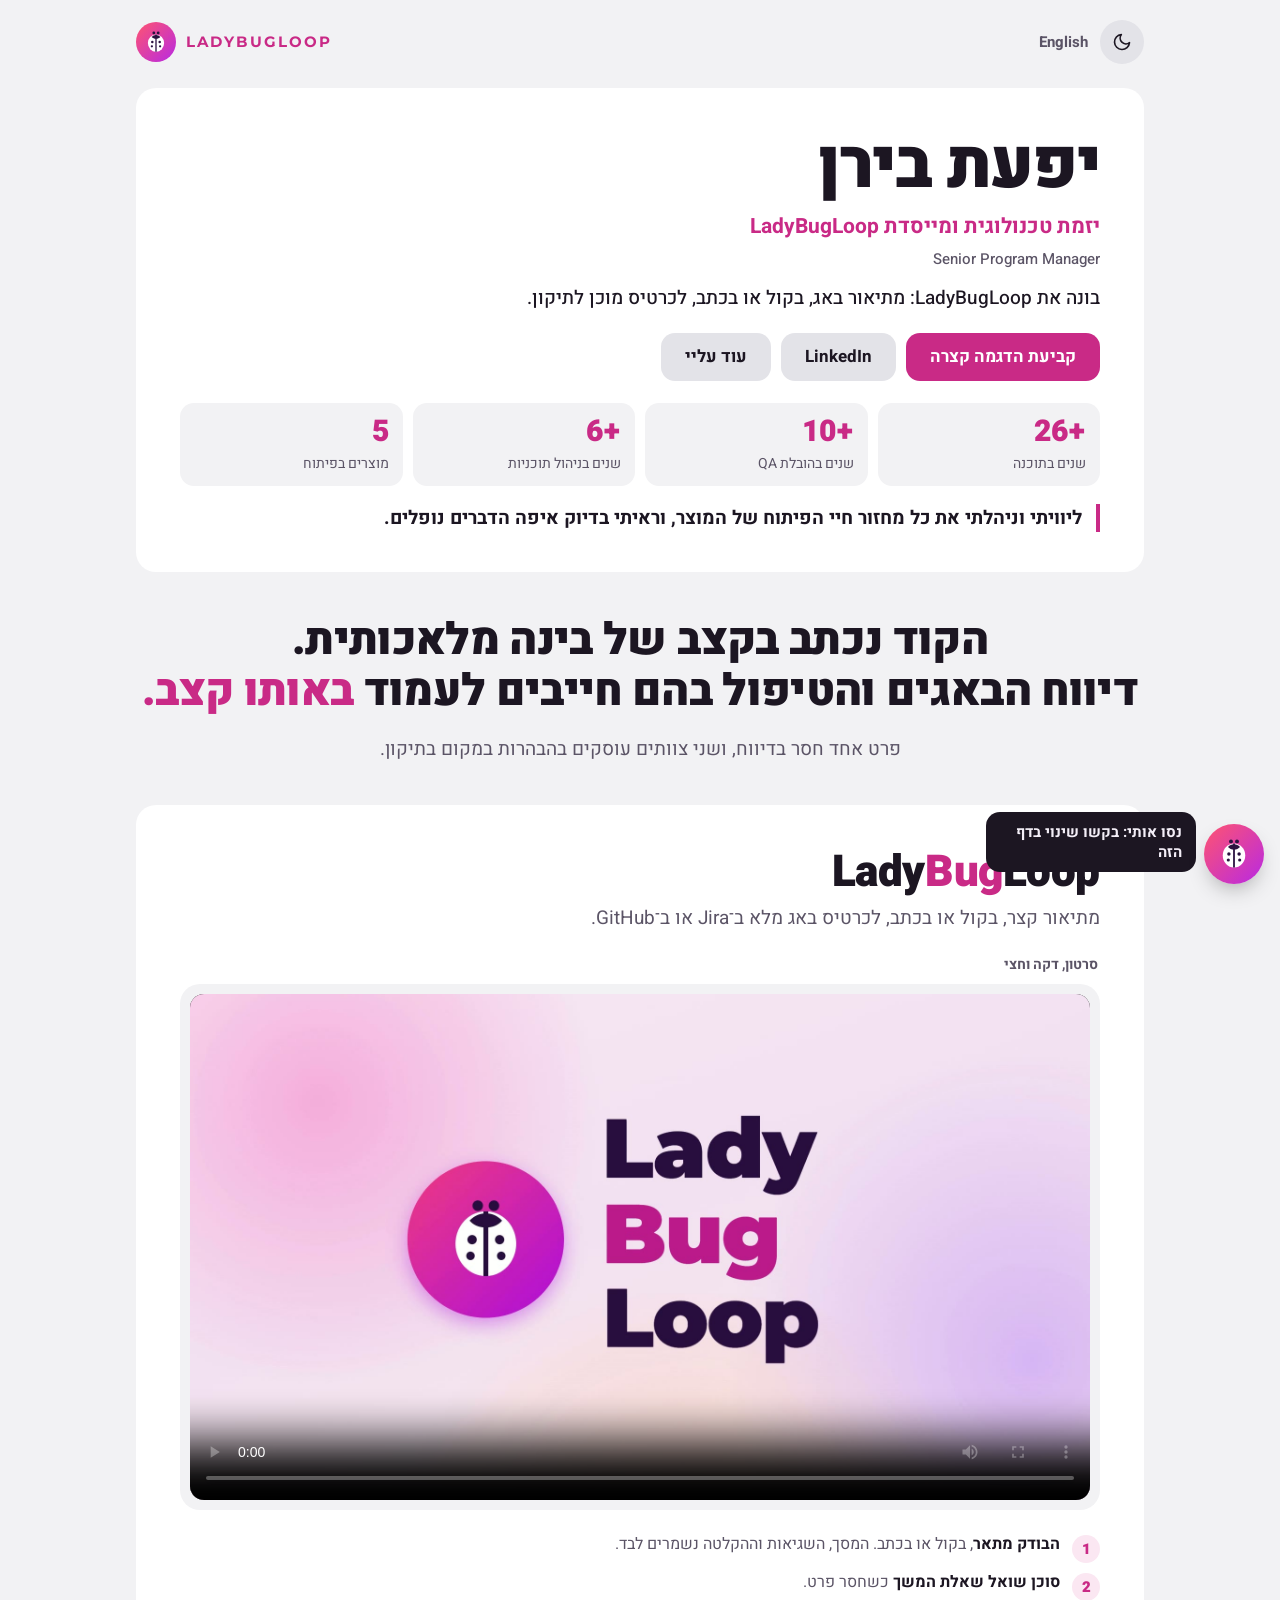
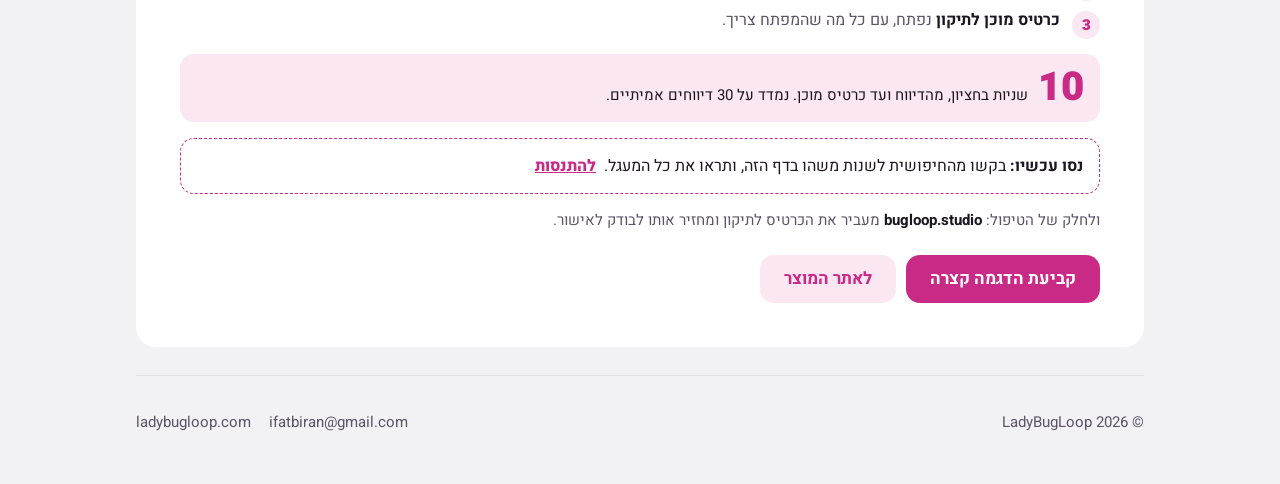
==== landing/index.html @ e04c983b "landing he+en: logo hover = full beetle spin inside the halo, like the film opening (her note) Co-Au" ====
<!doctype html>
<html lang="he" dir="rtl">
<head>
<meta charset="utf-8">
<meta name="viewport" content="width=device-width, initial-scale=1">
<meta name="color-scheme" content="light dark">
<title>LadyBugLoop | יפעת בירן</title>
<meta name="description" content="הקוד נכתב בקצב של בינה מלאכותית. דיווח הבאגים והטיפול בהם חייבים לעמוד באותו קצב. LadyBugLoop הופך תיאור של תקלה, בקול או בכתב, לכרטיס באג מלא ב־Jira או ב־GitHub, תוך פחות מ־30 שניות.">
<meta property="og:title" content="LadyBugLoop | יפעת בירן">
<meta property="og:description" content="מתיאור של תקלה, בקול או בכתב, לכרטיס באג מלא, תוך פחות מ־30 שניות.">
<meta property="og:url" content="https://ifatbiran.github.io/ladybugloop-intro/landing/">
<meta property="og:image" content="https://ifatbiran.github.io/ladybugloop-intro/poster.jpg">
<meta name="twitter:card" content="summary_large_image">
<link rel="preconnect" href="https://fonts.googleapis.com">
<link rel="preconnect" href="https://fonts.gstatic.com" crossorigin>
<link href="https://fonts.googleapis.com/css2?family=Heebo:wght@400;500;700;800;900&family=Montserrat:wght@400;500;600;700;800;900&display=swap" rel="stylesheet">
<script>
/* saved light/dark choice, applied before paint; falls back to the system setting */
(function(){try{var t=localStorage.getItem('lbl-theme');if(t==='light'||t==='dark')document.documentElement.setAttribute('data-theme',t);}catch(e){}})();
</script>
<style>
/* LadyBugLoop design system (bugloop docs/DESIGN-SYSTEM.md): grey paper, flat white cards,
   ONE accent = logo pink, the logo disc is the only gradient, no glow, no emoji. */
:root{
  color-scheme:only light;
  --paper:#f2f2f4; --card:#ffffff; --hair:#e1e1e6; --xbg:#e3e3e8;
  --ink:#1c1622; --ink-2:#5b5466;
  --accent:#c92a86; --accent-ink:#ffffff; --accent-soft:#fbe7f2; --accent-hover:#a91f6f;
  --band:#1c1622; --band-ink:#f3eef7; --band-ink-2:#c9c0d4;
  --grad:linear-gradient(135deg,#ff5470 0%,#b829e3 100%);
  --radius:14px; --radius-lg:20px; --track:.14em;
  --ease:cubic-bezier(.22,.8,.3,1);
}
@media (prefers-color-scheme:dark){
  :root:not([data-theme="light"]){
    color-scheme:dark;
    --paper:#16131c; --card:#221d2b; --hair:#342d40; --xbg:#2e2838;
    --ink:#f3eef7; --ink-2:#b9b0c6;
    --accent:#f0569b; --accent-ink:#140e21; --accent-soft:#3a2033; --accent-hover:#ff74b0;
    --band:#2a2335; --band-ink:#f3eef7; --band-ink-2:#c9c0d4;
  }
}
:root[data-theme="dark"]{
  color-scheme:dark;
  --paper:#16131c; --card:#221d2b; --hair:#342d40; --xbg:#2e2838;
  --ink:#f3eef7; --ink-2:#b9b0c6;
  --accent:#f0569b; --accent-ink:#140e21; --accent-soft:#3a2033; --accent-hover:#ff74b0;
  --band:#2a2335; --band-ink:#f3eef7; --band-ink-2:#c9c0d4;
}
*{box-sizing:border-box;margin:0;padding:0}
html{scroll-behavior:smooth}
body{font-family:Heebo,sans-serif;font-size:17px;line-height:1.65;color:var(--ink);background:var(--paper);overflow-x:hidden;-webkit-font-smoothing:antialiased}
.wrap{max-width:1040px;margin:0 auto;padding:0 16px}
.en{direction:ltr;unicode-bidi:isolate}
a{color:inherit}
a:focus-visible{outline:3px solid var(--accent);outline-offset:3px;border-radius:6px}

/* lockup: always physically left */
.top{display:flex;direction:ltr;align-items:center;padding:20px 0}
.lockup{display:flex;align-items:center;gap:10px;text-decoration:none;min-height:44px}
.disc{width:40px;height:40px;border-radius:50%;background:var(--grad);display:grid;place-items:center;flex:none}
.disc svg{width:26px;height:26px}
/* logo hover (from /me/): a halo ring pulses out of the disc, the beetle spins a full turn (like the film opening) */
.disc{position:relative;transition:box-shadow .35s var(--ease)}
.disc:before{content:"";position:absolute;inset:0;border-radius:50%;border:2px solid var(--accent);opacity:0;pointer-events:none}
.disc svg{transition:transform .5s var(--ease)}
@keyframes lbl-ring{0%{transform:scale(.95);opacity:.6}100%{transform:scale(1.75);opacity:0}}
@keyframes lbl-wiggle{0%{transform:rotate(0) scale(1)}55%{transform:rotate(380deg) scale(1.18)}75%{transform:rotate(350deg) scale(1.12)}100%{transform:rotate(360deg) scale(1.12)}}
.lockup:focus-visible .disc,.lockup:active .disc{box-shadow:0 8px 22px -6px rgba(201,42,134,.75)}
.lockup:focus-visible .disc:before,.lockup:active .disc:before{animation:lbl-ring 1.4s ease-out infinite}
.lockup:focus-visible .disc svg,.lockup:active .disc svg{animation:lbl-wiggle 1.1s var(--ease) both}
@media (hover:hover){
  .lockup:hover .disc{box-shadow:0 8px 22px -6px rgba(201,42,134,.75)}
  .lockup:hover .disc:before{animation:lbl-ring 1.4s ease-out infinite}
  .lockup:hover .disc svg{animation:lbl-wiggle 1.1s var(--ease) both}
}
@media (prefers-reduced-motion:reduce){.lockup .disc:before,.lockup .disc svg{animation:none!important}}
.word{font-family:Montserrat,Heebo,sans-serif;font-weight:700;font-size:15px;letter-spacing:var(--track);color:var(--accent)}

.lang{margin-left:auto;font-size:15px;font-weight:700;color:var(--ink-2);text-decoration:none;min-height:44px;display:inline-flex;align-items:center;padding:0 4px}
@media (hover:hover){.lang:hover{color:var(--accent)}}
.thm{width:44px;height:44px;border:0;border-radius:50%;background:var(--xbg);color:var(--ink);display:grid;place-items:center;cursor:pointer;margin-left:8px;flex:none}
.thm svg{width:20px;height:20px}
.thm .sun{display:none}
:root[data-theme="dark"] .thm .sun{display:block}
:root[data-theme="dark"] .thm .moon{display:none}
@media (prefers-color-scheme:dark){:root:not([data-theme="light"]) .thm .sun{display:block}:root:not([data-theme="light"]) .thm .moon{display:none}}
.thm:focus-visible{outline:3px solid var(--accent);outline-offset:2px}
/* hero: who + the line + the ask, one card */
.hero{background:var(--card);border-radius:var(--radius-lg);padding:30px 22px 26px;margin-top:4px}
.name{font-weight:900;font-size:clamp(40px,9vw,68px);line-height:1;letter-spacing:-.025em}
.role{margin-top:10px;font-weight:700;font-size:clamp(18px,2.6vw,21px);color:var(--accent)}
.role .sub{display:block;text-align:right;font-weight:500;font-size:15px;color:var(--ink-2);margin-top:2px}
.tiles{display:grid;grid-template-columns:repeat(2,1fr);gap:10px;margin:24px 0 28px}
.tile{background:var(--paper);border-radius:var(--radius);padding:14px 14px 12px}
.tile b{display:block;font-weight:900;font-size:30px;line-height:1.05;color:var(--accent);direction:ltr;unicode-bidi:isolate;text-align:right}
.tile>span{display:block;font-size:14px;line-height:1.4;color:var(--ink-2);margin-top:6px}
h1{font-weight:900;font-size:clamp(28px,5.4vw,46px);line-height:1.15;letter-spacing:-.015em;padding-top:24px;border-top:1px solid var(--hair)}
h1 .acc{color:var(--accent)}
.lead{font-size:clamp(17px,2.2vw,19px);color:var(--ink-2);margin-top:14px;max-width:720px}
.cta{display:flex;flex-wrap:wrap;gap:10px;margin-top:24px}
.btn{display:inline-flex;align-items:center;justify-content:center;gap:8px;min-height:48px;padding:10px 24px;border-radius:var(--radius);font-weight:700;font-size:17px;text-decoration:none;transition:background-color .2s var(--ease),transform .2s var(--ease)}
.btn svg{width:16px;height:16px;flex:none}
.btn.pri{background:var(--accent);color:var(--accent-ink)}
.btn.sec{background:var(--accent-soft);color:var(--accent)}
.btn.neu{background:var(--xbg);color:var(--ink)}
@media (hover:hover){.btn.pri:hover{background:var(--accent-hover)}.btn:hover{transform:translateY(-2px)}}
.btn:active{transform:scale(.98)}
@media (min-width:760px){.hero{padding:44px 44px 40px}.tiles{grid-template-columns:repeat(4,1fr)}}

/* film */
.film{margin-top:16px;background:var(--card);border-radius:var(--radius-lg);padding:10px;scroll-margin-top:16px}
.film video{display:block;width:100%;aspect-ratio:16/9;border-radius:var(--radius);background:#000}
.film-cap{font-size:15px;color:var(--ink-2);padding:10px 8px 4px}

/* sections */
section.blk{padding:40px 0 0}
.kicker{font-size:14px;font-weight:800;letter-spacing:.06em;color:var(--accent);margin-bottom:8px}
h2{font-weight:800;font-size:clamp(24px,4.2vw,34px);line-height:1.2;letter-spacing:-.01em}
.card{background:var(--card);border-radius:var(--radius-lg);padding:28px 22px}
@media (min-width:760px){.card{padding:38px 40px}}

/* inside view: her quote */
.quote{font-weight:800;font-size:clamp(21px,3.6vw,28px);line-height:1.35;padding-inline-start:18px;border-inline-start:4px solid var(--accent)}
.facts{display:grid;gap:0;margin-top:22px}
.fact{padding:14px 0;border-top:1px solid var(--hair)}
.fact h3{font-weight:800;font-size:17px}
.fact p{color:var(--ink-2);font-size:16px}
@media (min-width:760px){.facts{grid-template-columns:repeat(3,1fr);gap:0 32px}}

/* problem */
.problem{display:grid;gap:22px}
.problem p{color:var(--ink-2);margin-top:12px;max-width:560px}
.stat{display:flex;flex-direction:column;justify-content:center;gap:4px;background:var(--accent-soft);border-radius:var(--radius);padding:20px}
.stat .num{font-weight:900;font-size:clamp(60px,13vw,88px);line-height:1;color:var(--accent);direction:ltr;unicode-bidi:isolate;text-align:right}
.stat .lbl{font-weight:700}
.stat .src{font-size:14px;color:var(--ink-2)}
@media (min-width:760px){.problem{grid-template-columns:1.6fr 1fr;align-items:center}}

/* steps */
.steps{display:grid;gap:12px;margin-top:22px;counter-reset:s}
.step{position:relative;padding-top:66px}
.step::before{counter-increment:s;content:"0" counter(s);position:absolute;top:22px;right:22px;font-weight:900;font-size:34px;line-height:1;color:transparent;-webkit-text-stroke:1.5px var(--accent)}
.step h3{font-weight:800;font-size:20px;margin-bottom:6px}
.step p{color:var(--ink-2);font-size:16px}
@media (min-width:760px){.steps{grid-template-columns:repeat(3,1fr)}.step::before{right:40px;top:32px}.step{padding-top:82px}}
.loop{display:flex;flex-wrap:wrap;gap:6px 14px;align-items:center;margin-top:12px;padding:18px 22px;border-radius:var(--radius-lg);border:1.5px dashed var(--hair);color:var(--ink-2);font-size:16px}
.loop b{color:var(--ink)}
.tag{font-size:13px;font-weight:700;background:var(--xbg);color:var(--ink-2);padding:3px 10px;border-radius:999px}

/* ask band */
.ask{margin-top:40px;background:var(--band);color:var(--band-ink);border-radius:var(--radius-lg);padding:32px 22px}
.ask h2{color:var(--band-ink)}
.ask ul{list-style:none;margin:16px 0 24px;display:grid;gap:8px}
.ask li{color:var(--band-ink-2);padding-inline-start:22px;position:relative}
.ask li::before{content:"";position:absolute;inset-inline-start:2px;top:.62em;width:9px;height:9px;border-radius:50%;background:var(--accent)}
.ask .btn.ghost{background:transparent;color:var(--band-ink);box-shadow:inset 0 0 0 1.5px var(--band-ink-2)}
@media (min-width:760px){.ask{padding:44px 44px}}

footer{margin-top:28px;padding:24px 0 40px;border-top:1px solid var(--hair);display:flex;flex-wrap:wrap;gap:6px 22px;justify-content:space-between;align-items:center;color:var(--ink-2);font-size:15px}
footer nav{display:flex;flex-wrap:wrap;gap:0 18px}
footer a{text-decoration:none;min-height:44px;display:inline-flex;align-items:center}
@media (hover:hover){footer a:hover{color:var(--accent)}}

/* one load reveal, transform/opacity only */
.rv{opacity:0;transform:translateY(14px);animation:up .6s var(--ease) forwards}
@keyframes up{to{opacity:1;transform:none}}
@media (prefers-reduced-motion:reduce){.rv{animation:none;opacity:1;transform:none}.btn{transition:none}}

/* v3: half me, marketing lines, half product */
.me-q{margin-top:18px;font-weight:700;font-size:clamp(17px,2.3vw,19px);line-height:1.5;padding-inline-start:14px;border-inline-start:4px solid var(--accent)}
.me .cta{margin-top:18px}
.me .tiles{margin:22px 0 0}
.does{margin-top:12px;font-size:clamp(17px,2.2vw,19px);font-weight:500}
.vlen{font-size:14px;font-weight:700;color:var(--ink-2);margin:18px 2px 0}
.lines{padding:44px 4px 40px;text-align:center}
.lines .big{font-weight:900;font-size:clamp(27px,5.2vw,44px);line-height:1.15;letter-spacing:-.015em}
.lines .big .acc{color:var(--accent)}
.lines .pain{margin:16px auto 0;max-width:560px;font-size:clamp(17px,2.3vw,19px);color:var(--ink-2)}
.prod .pname{text-align:right;font-weight:900;font-size:clamp(30px,6vw,44px);letter-spacing:-.01em;line-height:1.1}
.prod .pname .bug{color:var(--accent)}
.prod .tag1{color:var(--ink-2);margin-top:6px;font-size:clamp(17px,2.2vw,19px)}
.prod .film{background:var(--paper);margin-top:18px}
.how{list-style:none;display:grid;gap:10px;margin-top:20px;counter-reset:h}
.how li{display:flex;gap:12px;align-items:baseline;font-size:16px;color:var(--ink-2)}
.how li::before{counter-increment:h;content:counter(h);flex:none;width:28px;height:28px;border-radius:50%;background:var(--accent-soft);color:var(--accent);font-weight:900;font-size:15px;display:grid;place-items:center;transform:translateY(5px)}
.how b{color:var(--ink)}
.kpi{display:flex;align-items:baseline;gap:10px;margin-top:20px;padding:14px 16px;border-radius:var(--radius);background:var(--accent-soft)}
.kpi b{font-weight:900;font-size:40px;line-height:1;color:var(--accent);direction:ltr;unicode-bidi:isolate}
.kpi span{font-size:15px;color:var(--ink)}
.studio{margin-top:14px;font-size:15px;color:var(--ink-2)}
.studio b{color:var(--ink)}
.prod .cta{margin-top:22px}
.try{margin-top:16px;padding:14px 16px;border-radius:var(--radius);border:1.5px dashed var(--accent);font-size:16px}
.try a{color:var(--accent);font-weight:800;margin-inline-start:4px}
@media (min-width:760px){.prod{padding:44px}}
</style>
<link rel="stylesheet" href="demo.css">
</head>
<body>
<div class="wrap">

<header class="top">
  <a class="lockup" href="https://ladybugloop.com/" target="_blank" rel="noopener" aria-label="LadyBugLoop">
    <span class="disc" aria-hidden="true">
      <svg xmlns="http://www.w3.org/2000/svg" viewBox="0 0 24 24" fill="none" aria-hidden="true">
        <ellipse cx="12" cy="13" rx="7.5" ry="8" fill="#ffffff"/>
        <path d="M12 5.5c-1.6 0-3 .7-4 1.8.9 1.1 2.4 1.7 4 1.7s3.1-.6 4-1.7c-1-1.1-2.4-1.8-4-1.8z" fill="#2a1240"/>
        <path d="M12 5v16" stroke="#2a1240" stroke-width="1.2"/>
        <circle cx="8.6" cy="12" r="1.15" fill="#2a1240"/>
        <circle cx="15.4" cy="12" r="1.15" fill="#2a1240"/>
        <circle cx="8.2" cy="16" r="1.05" fill="#2a1240"/>
        <circle cx="15.8" cy="16" r="1.05" fill="#2a1240"/>
        <circle cx="10" cy="3.6" r="1.3" fill="#2a1240"/>
        <circle cx="14" cy="3.6" r="1.3" fill="#2a1240"/>
      </svg>
    </span>
    <span class="word">LADYBUGLOOP</span>
  </a>
  <a class="lang en" href="en/" hreflang="en" lang="en">English</a>
  <button type="button" class="thm" aria-label="מצב בהיר או כהה"><svg class="moon" viewBox="0 0 24 24" fill="none" stroke="currentColor" stroke-width="2" stroke-linecap="round" stroke-linejoin="round" aria-hidden="true"><path d="M21 12.8A9 9 0 1 1 11.2 3a7 7 0 0 0 9.8 9.8z"/></svg><svg class="sun" viewBox="0 0 24 24" fill="none" stroke="currentColor" stroke-width="2" stroke-linecap="round" aria-hidden="true"><circle cx="12" cy="12" r="4.5"/><path d="M12 2v2M12 20v2M2 12h2M20 12h2M4.9 4.9l1.4 1.4M17.7 17.7l1.4 1.4M4.9 19.1l1.4-1.4M17.7 6.3l1.4-1.4"/></svg></button>
</header>

<main>
  <!-- half 1: me -->
  <section class="hero me">
    <div class="name rv">יפעת בירן</div>
    <div class="role rv" style="animation-delay:.06s">יזמת טכנולוגית ומייסדת <span class="en">LadyBugLoop</span><span class="sub en">Senior Program Manager</span></div>
    <p class="does rv" style="animation-delay:.09s">בונה את <span class="en">LadyBugLoop</span>: מתיאור באג, בקול או בכתב, לכרטיס מוכן לתיקון.</p>
    <div class="cta rv" style="animation-delay:.24s">
      <a class="btn pri" href="mailto:ifatbiran@gmail.com?subject=LadyBugLoop%20demo">קביעת הדגמה קצרה</a>
      <a class="btn neu" href="https://www.linkedin.com/in/ifat-biran-5b65063/" target="_blank" rel="noopener"><span class="en">LinkedIn</span></a>
      <a class="btn neu" href="../me/">עוד עליי</a>
    </div>
    <div class="tiles rv" style="animation-delay:.12s">
      <div class="tile"><b>26+</b><span>שנים בתוכנה</span></div>
      <div class="tile"><b>10+</b><span>שנים בהובלת <span class="en">QA</span></span></div>
      <div class="tile"><b>6+</b><span>שנים בניהול תוכניות</span></div>
      <div class="tile"><b>5</b><span>מוצרים בפיתוח</span></div>
    </div>
    <p class="me-q rv" style="animation-delay:.18s">ליוויתי וניהלתי את כל מחזור חיי הפיתוח של המוצר, וראיתי בדיוק איפה הדברים נופלים.</p>
  </section>

  <!-- between: the marketing lines -->
  <section class="lines">
    <p class="big">הקוד נכתב בקצב של בינה מלאכותית.<br>דיווח הבאגים והטיפול בהם חייבים לעמוד <span class="acc">באותו קצב.</span></p>
    <p class="pain">פרט אחד חסר בדיווח, ושני צוותים עוסקים בהבהרות במקום בתיקון.</p>
  </section>

  <!-- half 2: the product -->
  <section class="card prod">
    <div class="pname en">Lady<span class="bug">Bug</span>Loop</div>
    <p class="tag1">מתיאור קצר, בקול או בכתב, לכרטיס באג מלא ב־<span class="en">Jira</span> או ב־<span class="en">GitHub</span>.</p>
    <p class="vlen">סרטון, דקה וחצי</p>
    <div class="film" id="film" style="margin-top:8px">
      <video controls preload="metadata" playsinline poster="../poster-start.jpg">
        <source src="../film.mp4" type="video/mp4">
      </video>
    </div>
    <ol class="how">
      <li><span><b>הבודק מתאר</b>, בקול או בכתב. המסך, השגיאות וההקלטה נשמרים לבד.</span></li>
      <li><span><b>סוכן שואל שאלת המשך</b> כשחסר פרט.</span></li>
      <li><span><b>כרטיס מוכן לתיקון</b> נפתח, עם כל מה שהמפתח צריך.</span></li>
    </ol>
    <div class="kpi"><b>10</b><span>שניות בחציון, מהדיווח ועד כרטיס מוכן. נמדד על 30 דיווחים אמיתיים.</span></div>
    <p class="try"><b>נסו עכשיו:</b> בקשו מהחיפושית לשנות משהו בדף הזה, ותראו את כל המעגל. <a href="#" data-demo-open>להתנסות</a></p>
    <p class="studio">ולחלק של הטיפול: <b class="en">bugloop.studio</b> מעביר את הכרטיס לתיקון ומחזיר אותו לבודק לאישור.</p>
    <div class="cta">
      <a class="btn pri" href="mailto:ifatbiran@gmail.com?subject=LadyBugLoop%20demo">קביעת הדגמה קצרה</a>
      <a class="btn sec" href="https://ladybugloop.com/" target="_blank" rel="noopener">לאתר המוצר</a>
    </div>
  </section>
</main>

<footer>
  <span>© 2026 <span class="en">LadyBugLoop</span></span>
  <nav>
    <a class="en" href="mailto:ifatbiran@gmail.com">ifatbiran@gmail.com</a>
    <a class="en" href="https://ladybugloop.com/" target="_blank" rel="noopener">ladybugloop.com</a>

  </nav>
</footer>

</div>
<script src="demo.js" defer></script>
<script>
(function(){var b=document.querySelector('.thm');if(!b)return;var r=document.documentElement;
function cur(){var t=r.getAttribute('data-theme');if(t)return t;return (window.matchMedia&&matchMedia('(prefers-color-scheme: dark)').matches)?'dark':'light';}
b.setAttribute('aria-pressed',cur()==='dark'?'true':'false');
b.addEventListener('click',function(){var n=cur()==='dark'?'light':'dark';r.setAttribute('data-theme',n);b.setAttribute('aria-pressed',n==='dark'?'true':'false');try{localStorage.setItem('lbl-theme',n);}catch(e){}});})();
</script>
</body>
</html>
---- landing/demo.css ----
/* Live demo: the visitor asks the ladybug for a change, the page changes. LadyBugLoop design system:
   one accent, logo disc is the only gradient, no glow, motion = transform/opacity only. */
.dm-fab{position:fixed;right:16px;bottom:16px;z-index:50;width:60px;height:60px;border:0;border-radius:50%;padding:0;cursor:pointer;
  background:linear-gradient(135deg,#ff5470 0%,#b829e3 100%);display:grid;place-items:center;
  box-shadow:0 10px 24px -10px rgba(0,0,0,.45);transition:transform .25s var(--ease)}
.dm-fab svg{width:36px;height:36px}
.dm-fab:focus-visible{outline:3px solid var(--accent);outline-offset:3px}
@media (hover:hover){.dm-fab:hover{transform:scale(1.06)}}
.dm-fab[aria-expanded="true"] .dm-pulse{display:none}
.dm-fab .dm-pulse{position:absolute;inset:-6px;border-radius:50%;border:2px solid var(--accent);opacity:0;animation:dmPulse 2.4s var(--ease) 1.2s 3}
@keyframes dmPulse{0%{opacity:.7;transform:scale(.9)}100%{opacity:0;transform:scale(1.25)}}

.dm-hint{position:fixed;right:84px;bottom:28px;z-index:50;max-width:210px;background:var(--band);color:var(--band-ink);font-size:15px;font-weight:700;line-height:1.35;
  padding:10px 14px;border-radius:14px;opacity:0;transform:translateX(8px);transition:opacity .35s var(--ease),transform .35s var(--ease);pointer-events:none}
.dm-hint.dm-on{opacity:1;transform:none}

.dm-sheet{position:fixed;left:16px;right:16px;bottom:88px;z-index:60;max-width:420px;margin-left:auto;max-height:max(280px,calc(100vh - 290px));max-height:max(280px,calc(100dvh - 290px));overflow:auto;
  background:var(--card);color:var(--ink);border-radius:20px;padding:16px 18px 18px;box-shadow:0 24px 60px -20px rgba(0,0,0,.5);
  transform-origin:right bottom;opacity:0;transform:scale(.4);transition:transform .35s var(--ease),opacity .25s var(--ease)}
.dm-sheet.dm-open{transform:none;opacity:1}
@media (min-width:760px){.dm-sheet{left:auto;right:16px;bottom:88px;width:400px;max-height:min(70vh,600px)}}
.dm-head{display:flex;align-items:center;gap:10px}
.dm-head .disc{width:30px;height:30px}
.dm-head .disc svg{width:20px;height:20px}
.dm-ttl{font-weight:800;font-size:16px;flex:1}
.dm-tag{font-size:12px;font-weight:700;background:var(--xbg);color:var(--ink-2);padding:2px 8px;border-radius:999px}
.dm-x{width:36px;height:36px;border:0;border-radius:50%;background:var(--xbg);color:var(--ink);font-size:20px;line-height:1;cursor:pointer}
.dm-steps{display:grid;grid-template-columns:repeat(4,1fr);gap:6px;margin:14px 0 12px;list-style:none;padding:0}
.dm-steps li{font-size:12.5px;font-weight:700;color:var(--ink-2);text-align:center;padding-top:8px;border-top:3px solid var(--hair);transition:color .3s,border-color .3s}
.dm-steps li.dm-now{color:var(--accent);border-color:var(--accent)}
.dm-steps li.dm-done{color:var(--ink);border-color:var(--ink-2)}
.dm-body h4{font-weight:800;font-size:18px;margin-bottom:8px}
.dm-body p{font-size:15px;color:var(--ink-2)}
.dm-top1{display:flex;align-items:center;justify-content:space-between;gap:8px;margin-bottom:6px}
.dm-top1 h4{margin:0}
.dm-modes{display:flex;gap:6px}
.dm-mode{font-size:13px;font-weight:700;padding:4px 12px;border-radius:999px;background:var(--xbg);color:var(--ink-2)}
.dm-mode.dm-sel{background:var(--accent-soft);color:var(--accent)}
.dm-note{min-height:52px;background:var(--paper);border-radius:12px;padding:10px 12px;font-size:15px;color:var(--ink)}
.dm-note .dm-caret{display:inline-block;width:2px;height:1em;background:var(--accent);vertical-align:-2px;animation:dmBlink 1s steps(1) infinite}
@keyframes dmBlink{50%{opacity:0}}
.dm-sw{display:flex;flex-wrap:wrap;gap:6px;margin:8px 0 10px}
.dm-sw button{display:inline-flex;align-items:center;gap:6px;min-height:40px;padding:4px 10px 4px 8px;border:2px solid var(--hair);border-radius:999px;background:var(--card);color:var(--ink);font:inherit;font-size:13.5px;font-weight:700;cursor:pointer}
.dm-sw button i{width:16px;height:16px;border-radius:50%;flex:none}
.dm-sw button[aria-pressed="true"]{border-color:var(--ink)}
.dm-att{display:flex;flex-wrap:wrap;gap:6px;margin-top:10px;opacity:0;transition:opacity .4s}
.dm-att.dm-on{opacity:1}
.dm-att span{font-size:12.5px;font-weight:700;background:var(--accent-soft);color:var(--accent);padding:3px 10px;border-radius:999px}
.dm-row{display:flex;flex-wrap:wrap;gap:8px;margin-top:14px}
.dm-row .btn{min-height:44px;padding:8px 20px;font-size:16px;border:0;cursor:pointer;font-family:inherit}
.dm-row .btn[disabled]{opacity:.45;cursor:default}
.dm-ticket{border:1.5px solid var(--hair);border-radius:14px;padding:12px 14px}
.dm-ticket b{display:block;font-size:15px;margin-bottom:6px}
.dm-ticket .dm-lab{display:inline-block;font-size:12px;font-weight:700;background:var(--accent-soft);color:var(--accent);padding:1px 8px;border-radius:999px;margin-inline-end:4px}
.dm-ticket ul{margin:8px 0 0;padding-inline-start:18px;font-size:13.5px;color:var(--ink-2)}
.dm-ticket code{display:block;margin-top:8px;font-size:12px;background:var(--paper);border-radius:8px;padding:6px 8px;direction:ltr;text-align:left;color:var(--ink-2);overflow-wrap:anywhere}
.dm-timer{margin-top:10px;font-weight:800;font-size:15px}
.dm-timer span{color:var(--accent);direction:ltr;unicode-bidi:isolate}
.dm-check{list-style:none;padding:0;display:grid;gap:8px;margin-top:4px}
.dm-check li{display:flex;align-items:center;gap:10px;font-size:15px;color:var(--ink-2);opacity:.4;transition:opacity .3s}
.dm-check li::before{content:"";width:18px;height:18px;border-radius:50%;border:2px solid var(--hair);flex:none;transition:background-color .3s,border-color .3s}
.dm-check li.dm-ok{opacity:1;color:var(--ink)}
.dm-check li.dm-ok::before{background:var(--accent);border-color:var(--accent)}
.dm-body .dm-skip{display:inline-block;margin:2px 0 10px;font-size:13px;font-weight:800;color:var(--accent);background:var(--accent-soft);padding:3px 10px;border-radius:999px}
.dm-real{margin-top:10px;font-size:13px;color:var(--ink-2)}
.dm-fin{font-weight:800;font-size:17px;color:var(--ink)}

/* the clean ellipse around the target, drawn on */
.dm-ring{position:absolute;top:0;left:0;width:0;height:0;overflow:visible;visibility:hidden;z-index:40;pointer-events:none;transition:opacity .4s var(--ease)}
.dm-ring.dm-vis{visibility:visible}
.dm-ring.dm-fade{opacity:0}
.dm-ring svg{width:100%;height:100%;overflow:visible}
.dm-ring path{fill:none;stroke:var(--accent);stroke-width:3;stroke-linecap:round;vector-effect:non-scaling-stroke;stroke-dasharray:1;stroke-dashoffset:1;transition:stroke-dashoffset .9s var(--ease)}
.dm-ring.dm-on path{stroke-dashoffset:0}

/* the change itself */
html.dm-c .btn.pri{background:var(--dm-c)!important;color:#fff!important}
.btn.pri{transition:background-color .6s var(--ease),transform .2s var(--ease)}
.dm-flash{animation:dmFlash .7s var(--ease)}
@keyframes dmFlash{40%{transform:scale(1.08)}}

@media (prefers-reduced-motion:reduce){
  .dm-fab,.dm-hint,.dm-sheet,.dm-steps li,.dm-att,.dm-check li,.btn.pri{transition:none}
  .dm-fab .dm-pulse,.dm-note .dm-caret,.dm-flash{animation:none}
  .dm-ring path{transition:none}
}
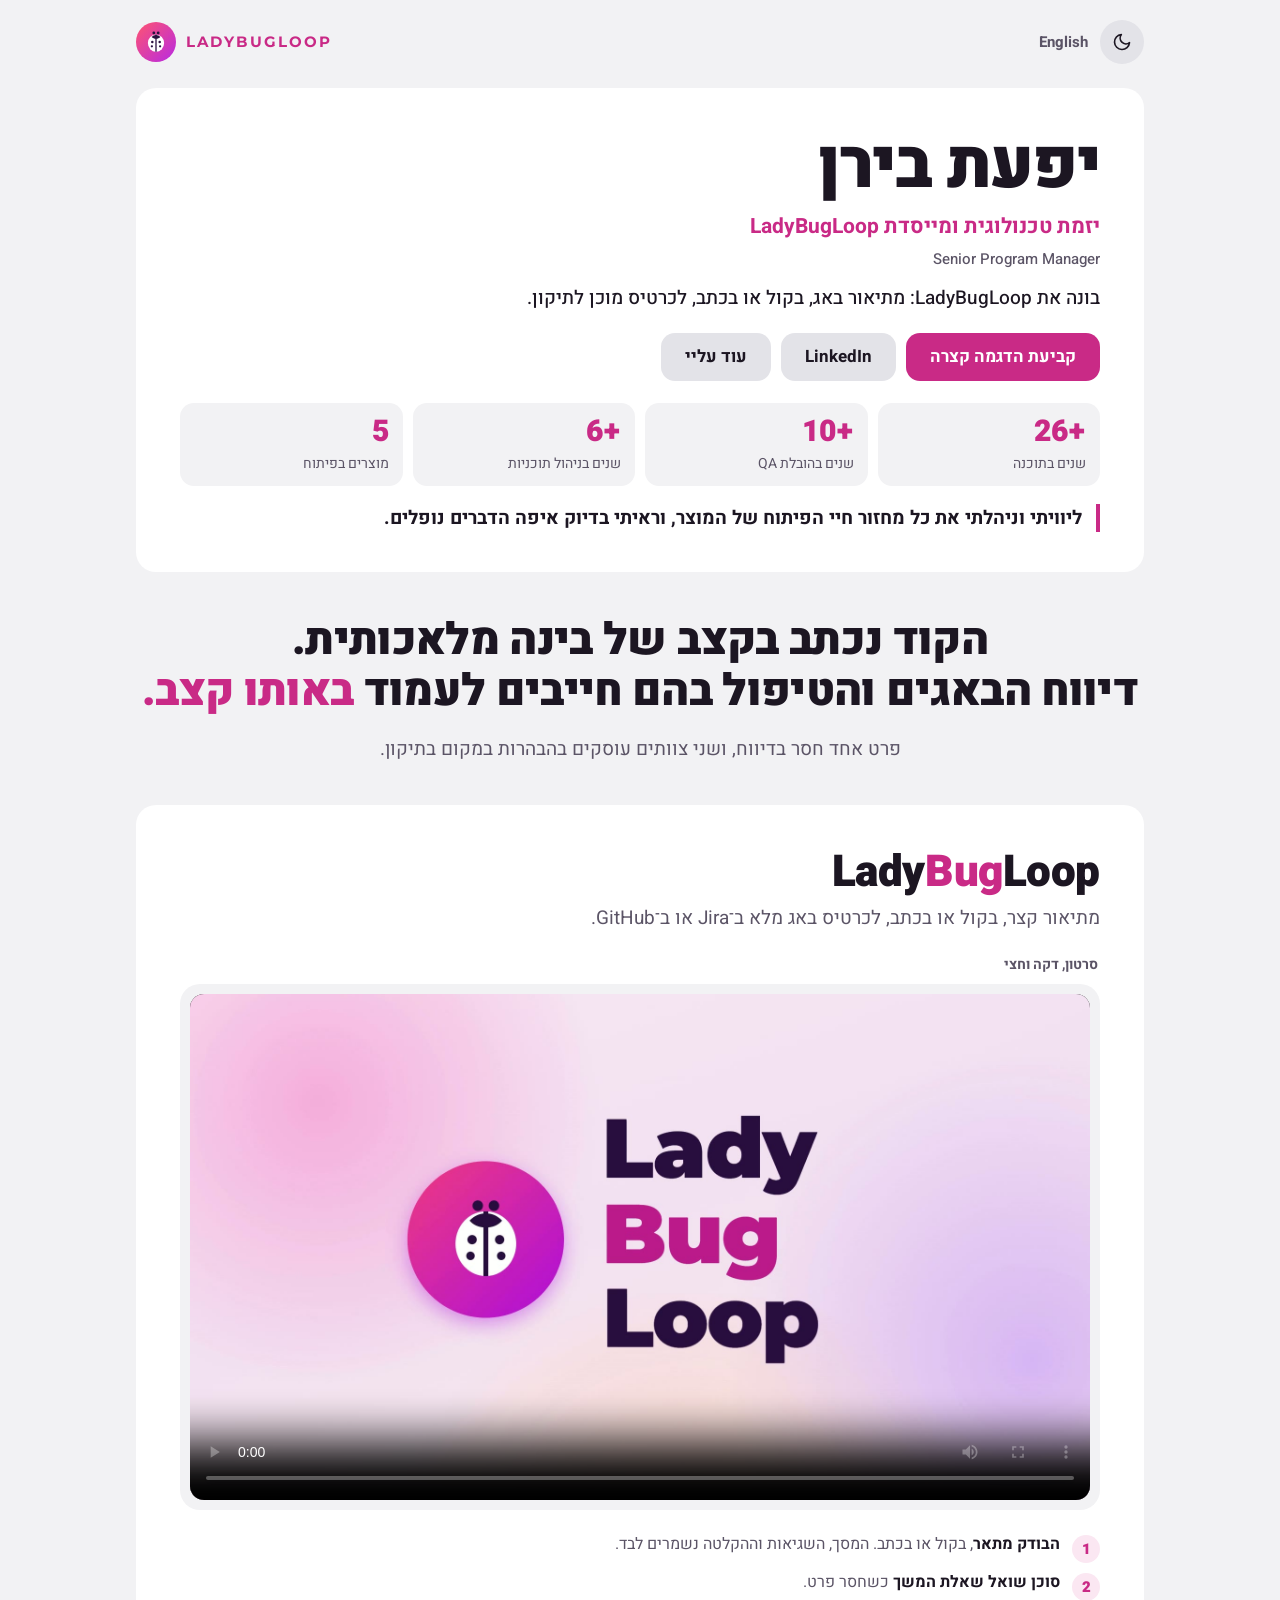
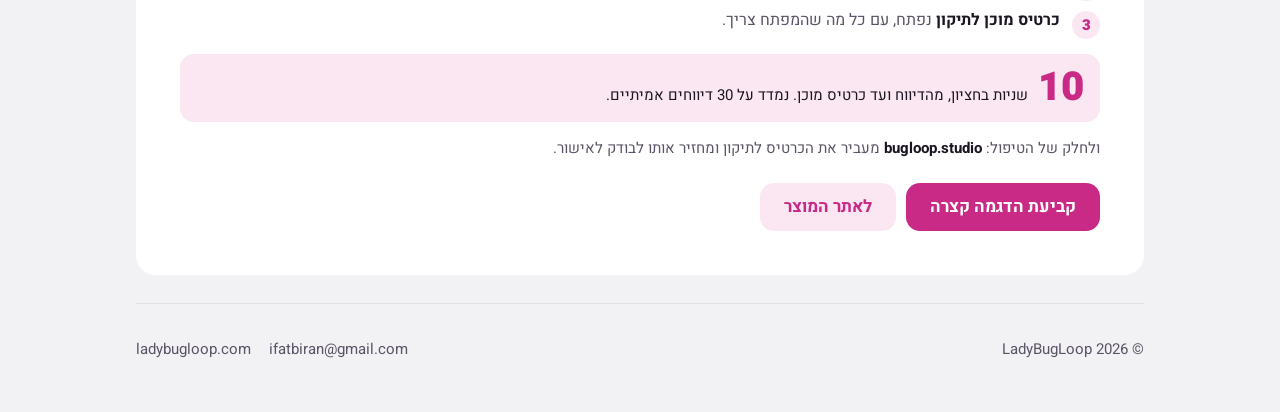
==== commit aa945062: "landing he+en: remove the old interactive demo until the real-windows demo is ready (owner: it does " ====
--- a/landing/index.html
+++ b/landing/index.html
@@ -195,7 +195,6 @@
 .try a{color:var(--accent);font-weight:800;margin-inline-start:4px}
 @media (min-width:760px){.prod{padding:44px}}
 </style>
-<link rel="stylesheet" href="demo.css">
 </head>
 <body>
 <div class="wrap">
@@ -263,7 +262,6 @@
       <li><span><b>כרטיס מוכן לתיקון</b> נפתח, עם כל מה שהמפתח צריך.</span></li>
     </ol>
     <div class="kpi"><b>10</b><span>שניות בחציון, מהדיווח ועד כרטיס מוכן. נמדד על 30 דיווחים אמיתיים.</span></div>
-    <p class="try"><b>נסו עכשיו:</b> בקשו מהחיפושית לשנות משהו בדף הזה, ותראו את כל המעגל. <a href="#" data-demo-open>להתנסות</a></p>
     <p class="studio">ולחלק של הטיפול: <b class="en">bugloop.studio</b> מעביר את הכרטיס לתיקון ומחזיר אותו לבודק לאישור.</p>
     <div class="cta">
       <a class="btn pri" href="mailto:ifatbiran@gmail.com?subject=LadyBugLoop%20demo">קביעת הדגמה קצרה</a>
@@ -282,7 +280,6 @@
 </footer>
 
 </div>
-<script src="demo.js" defer></script>
 <script>
 (function(){var b=document.querySelector('.thm');if(!b)return;var r=document.documentElement;
 function cur(){var t=r.getAttribute('data-theme');if(t)return t;return (window.matchMedia&&matchMedia('(prefers-color-scheme: dark)').matches)?'dark':'light';}
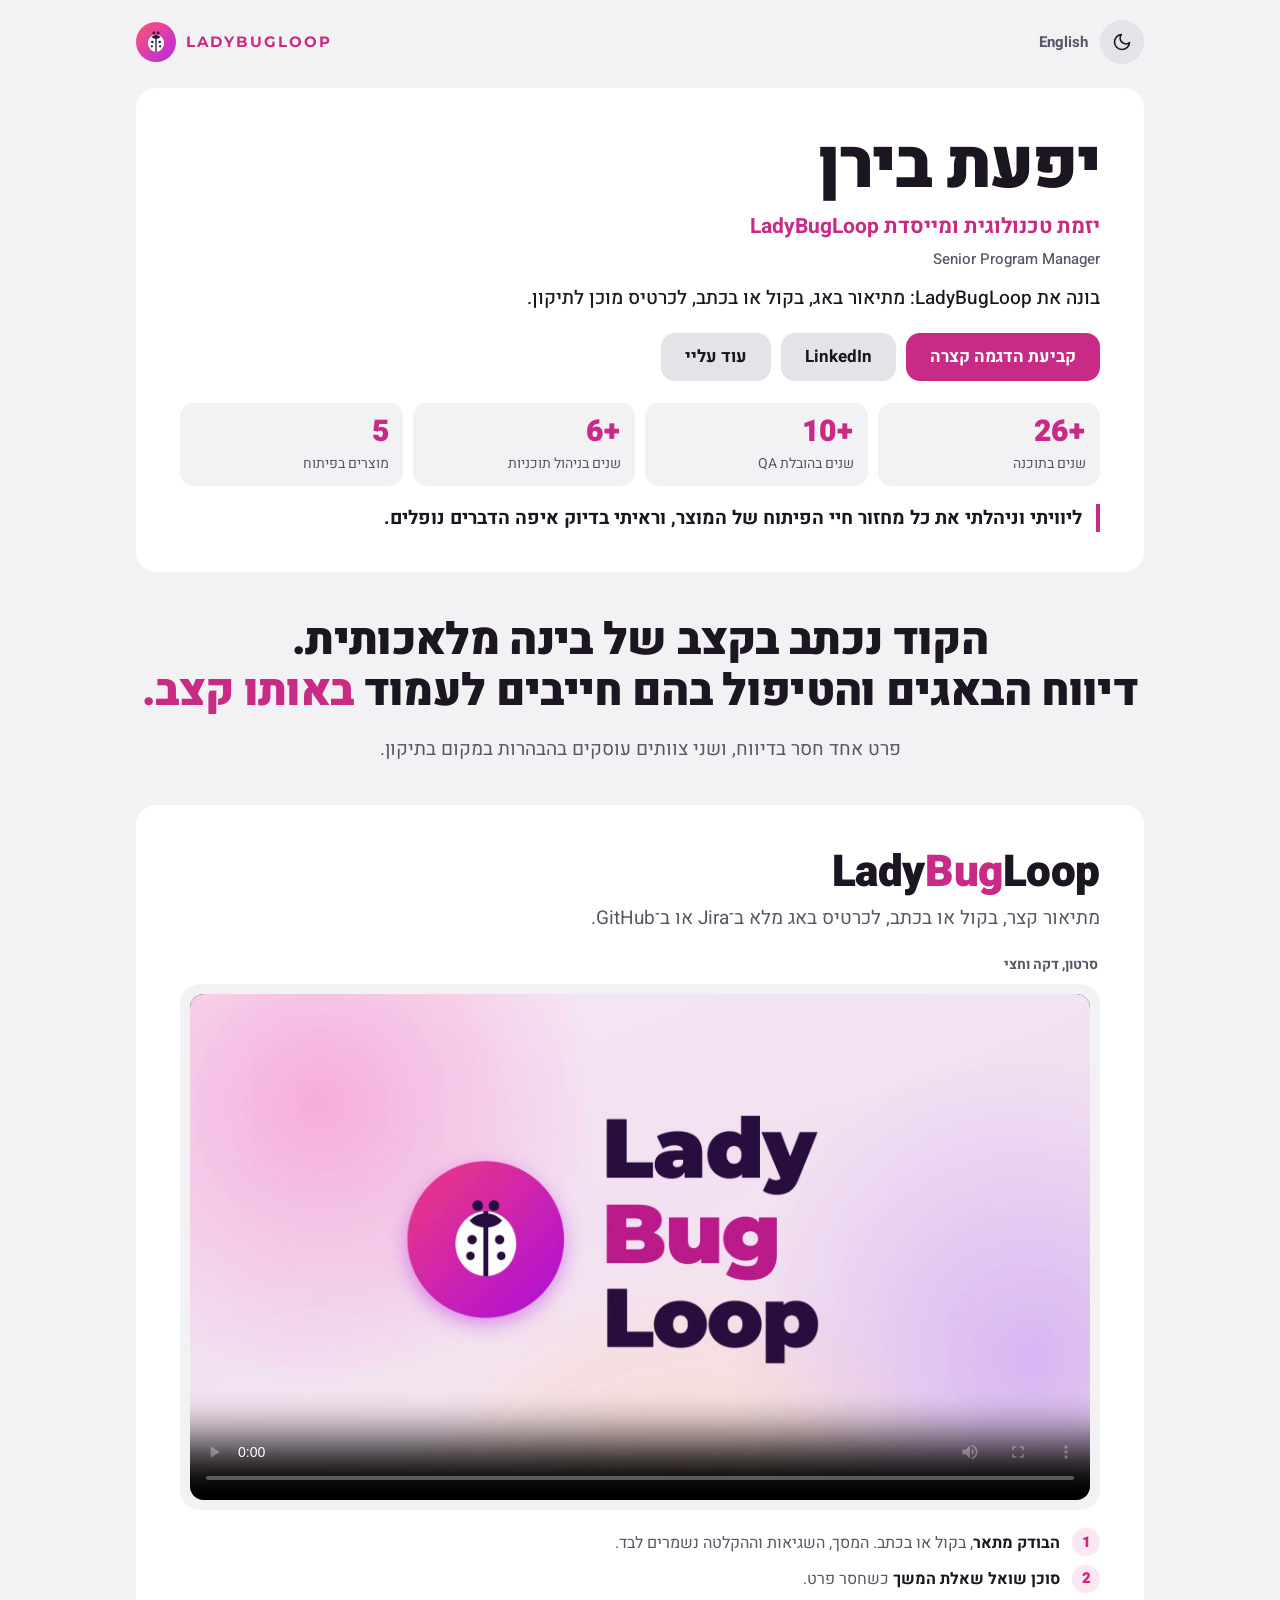
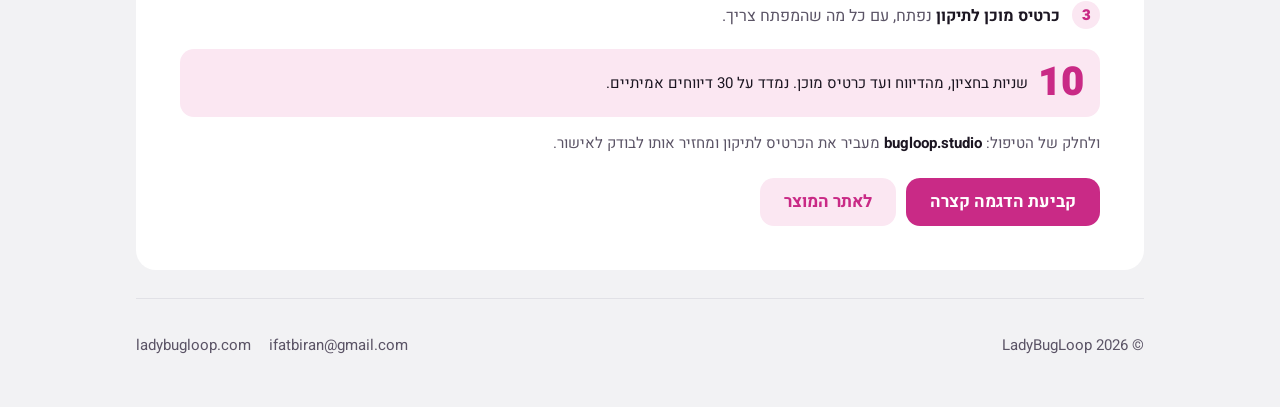
==== commit 0eb6bcb1: "landing he+en: step numbers centred on the first text line, 10 KPI centred with its text (owner: not" ====
--- a/landing/index.html
+++ b/landing/index.html
@@ -182,10 +182,10 @@
 .prod .tag1{color:var(--ink-2);margin-top:6px;font-size:clamp(17px,2.2vw,19px)}
 .prod .film{background:var(--paper);margin-top:18px}
 .how{list-style:none;display:grid;gap:10px;margin-top:20px;counter-reset:h}
-.how li{display:flex;gap:12px;align-items:baseline;font-size:16px;color:var(--ink-2)}
-.how li::before{counter-increment:h;content:counter(h);flex:none;width:28px;height:28px;border-radius:50%;background:var(--accent-soft);color:var(--accent);font-weight:900;font-size:15px;display:grid;place-items:center;transform:translateY(5px)}
+.how li{display:flex;gap:12px;align-items:flex-start;font-size:16px;color:var(--ink-2)}
+.how li::before{counter-increment:h;content:counter(h);flex:none;width:28px;height:28px;border-radius:50%;background:var(--accent-soft);color:var(--accent);font-weight:900;font-size:15px;display:grid;place-items:center;margin-top:calc((1.65em - 28px) / 2)}
 .how b{color:var(--ink)}
-.kpi{display:flex;align-items:baseline;gap:10px;margin-top:20px;padding:14px 16px;border-radius:var(--radius);background:var(--accent-soft)}
+.kpi{display:flex;align-items:center;gap:10px;margin-top:20px;padding:14px 16px;border-radius:var(--radius);background:var(--accent-soft)}
 .kpi b{font-weight:900;font-size:40px;line-height:1;color:var(--accent);direction:ltr;unicode-bidi:isolate}
 .kpi span{font-size:15px;color:var(--ink)}
 .studio{margin-top:14px;font-size:15px;color:var(--ink-2)}
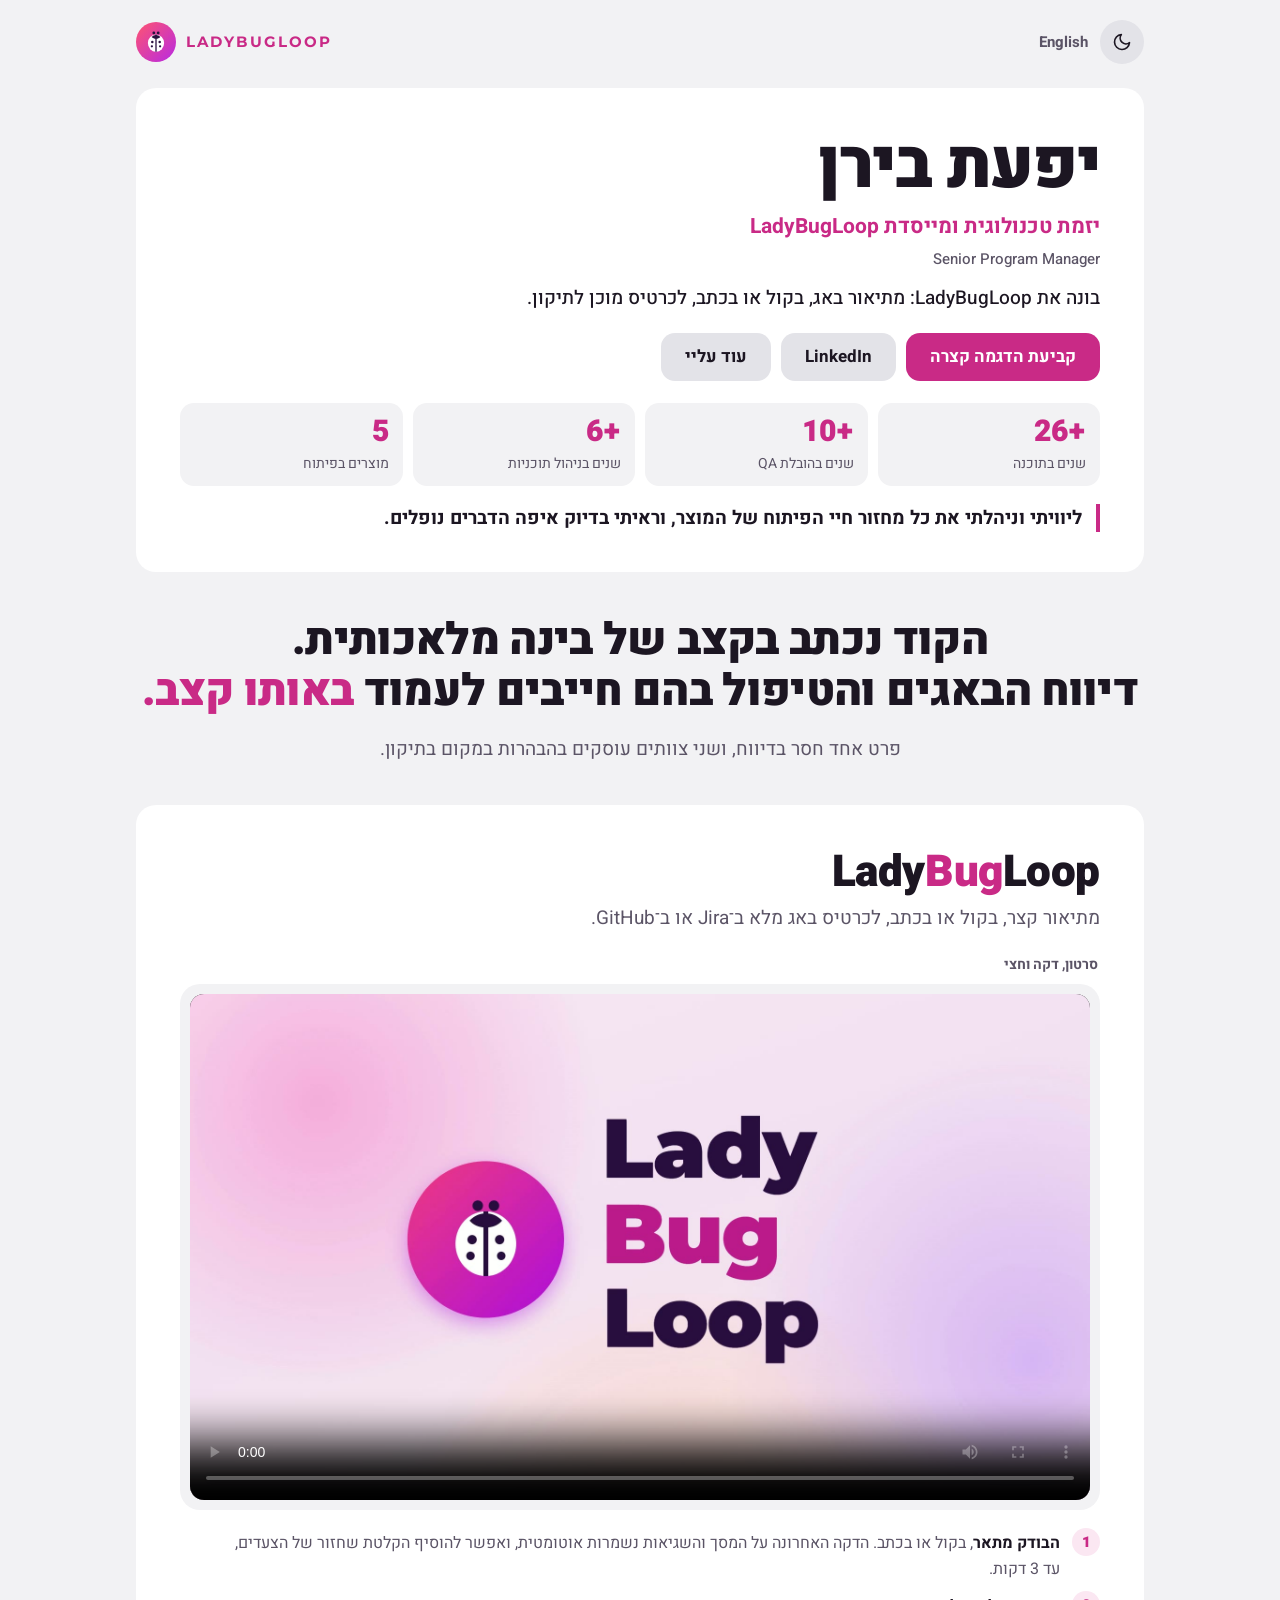
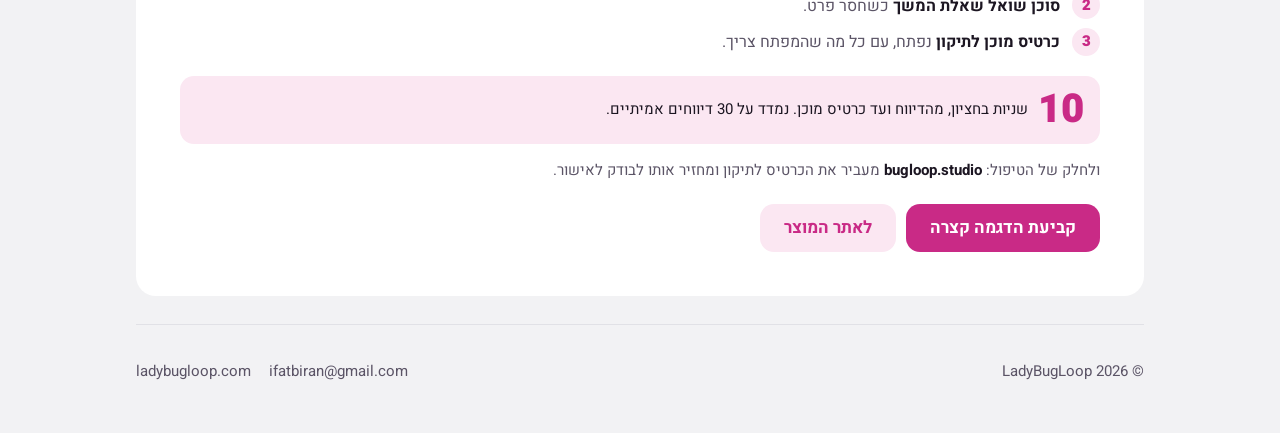
==== commit 39471655: "copy: product also has a reproduction recording (not only the last 60 s) index.html, landing (he, en" ====
--- a/landing/index.html
+++ b/landing/index.html
@@ -257,7 +257,7 @@
       </video>
     </div>
     <ol class="how">
-      <li><span><b>הבודק מתאר</b>, בקול או בכתב. המסך, השגיאות וההקלטה נשמרים לבד.</span></li>
+      <li><span><b>הבודק מתאר</b>, בקול או בכתב. הדקה האחרונה על המסך והשגיאות נשמרות אוטומטית, ואפשר להוסיף הקלטת שחזור של הצעדים, עד&nbsp;3&nbsp;דקות.</span></li>
       <li><span><b>סוכן שואל שאלת המשך</b> כשחסר פרט.</span></li>
       <li><span><b>כרטיס מוכן לתיקון</b> נפתח, עם כל מה שהמפתח צריך.</span></li>
     </ol>
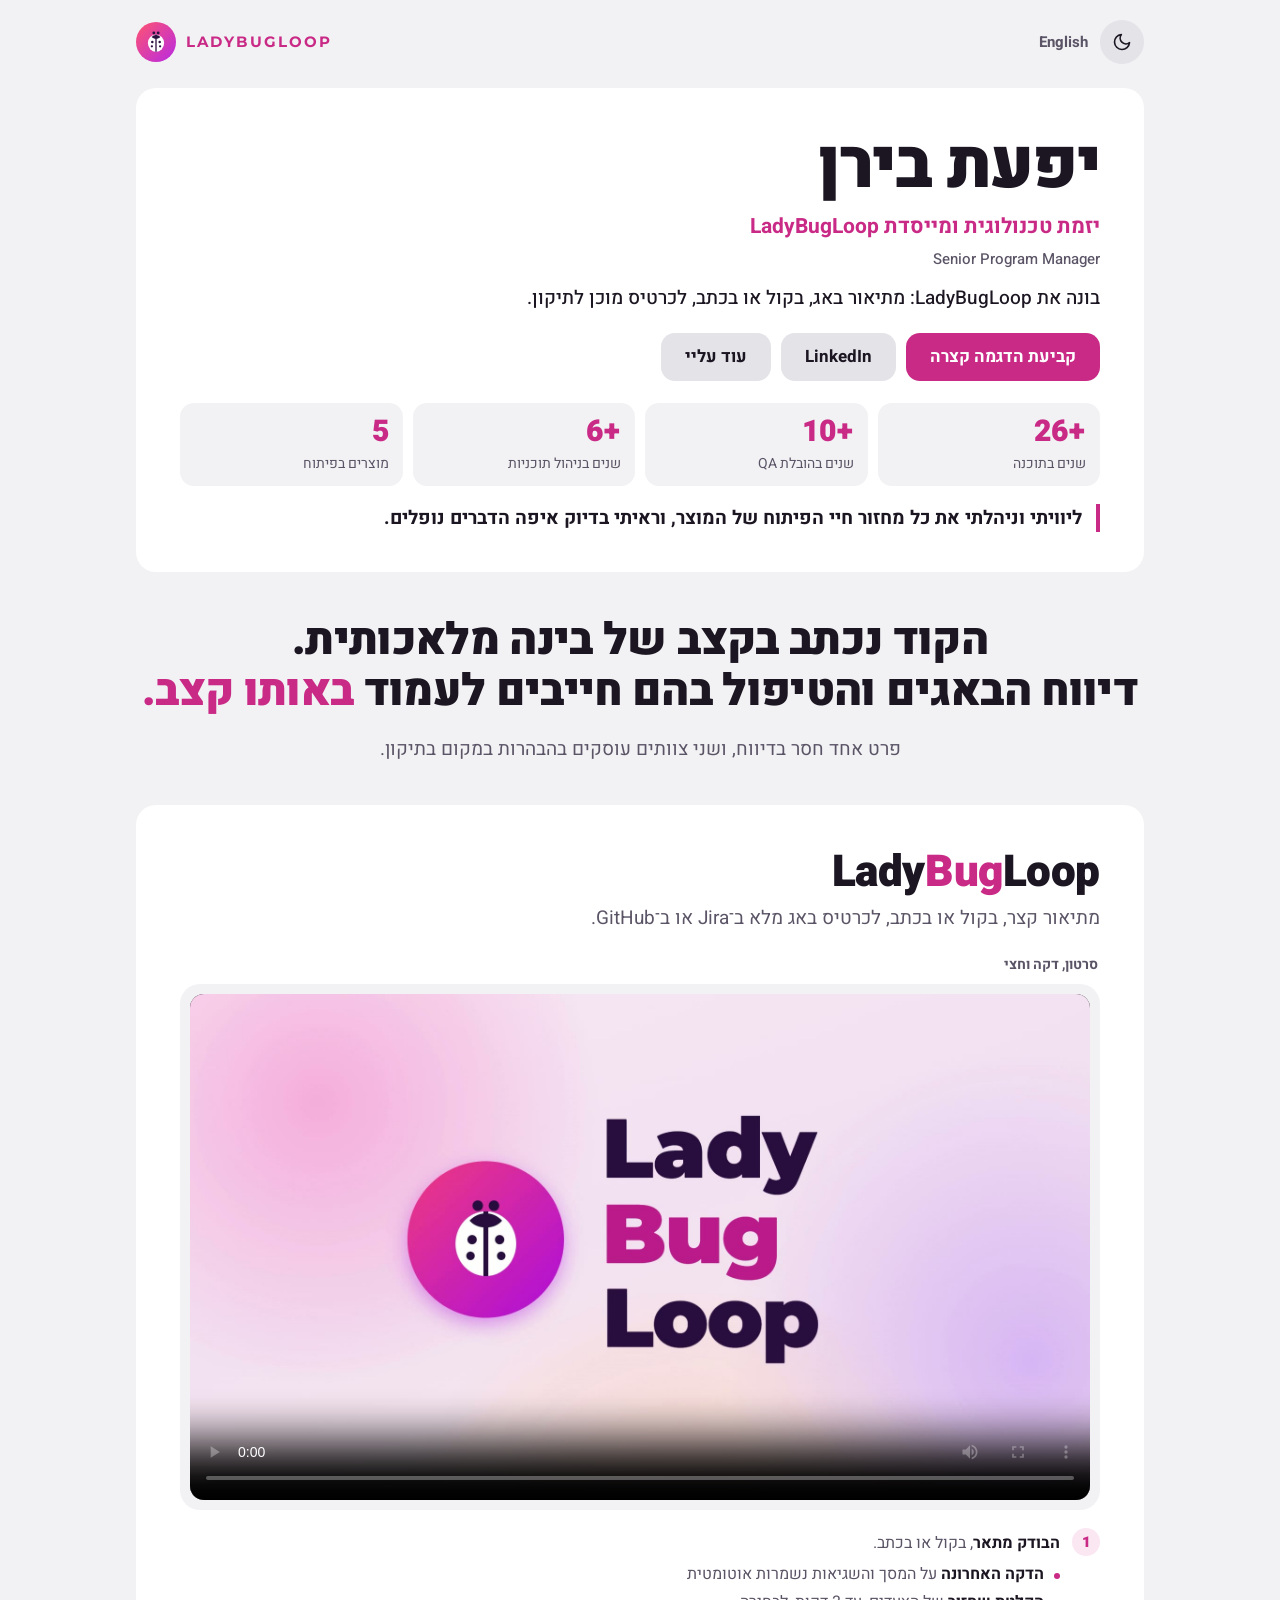
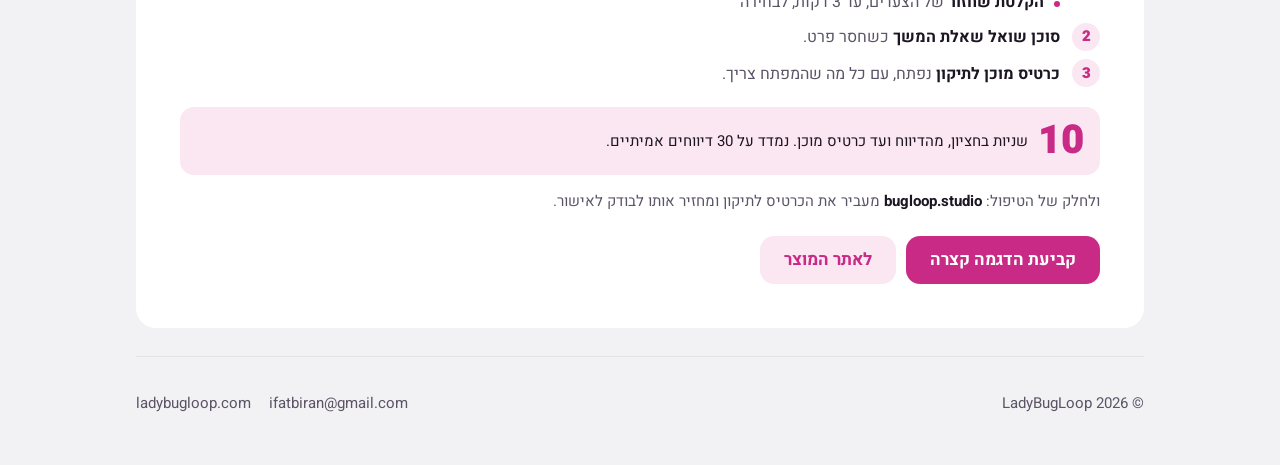
==== commit 9d153b27: "copy: long product text as short bullets with bold key words (he + en) Co-Authored-By: Claude Sonnet" ====
--- a/landing/index.html
+++ b/landing/index.html
@@ -182,9 +182,12 @@
 .prod .tag1{color:var(--ink-2);margin-top:6px;font-size:clamp(17px,2.2vw,19px)}
 .prod .film{background:var(--paper);margin-top:18px}
 .how{list-style:none;display:grid;gap:10px;margin-top:20px;counter-reset:h}
-.how li{display:flex;gap:12px;align-items:flex-start;font-size:16px;color:var(--ink-2)}
-.how li::before{counter-increment:h;content:counter(h);flex:none;width:28px;height:28px;border-radius:50%;background:var(--accent-soft);color:var(--accent);font-weight:900;font-size:15px;display:grid;place-items:center;margin-top:calc((1.65em - 28px) / 2)}
+.how>li{display:flex;gap:12px;align-items:flex-start;font-size:16px;color:var(--ink-2)}
+.how>li::before{counter-increment:h;content:counter(h);flex:none;width:28px;height:28px;border-radius:50%;background:var(--accent-soft);color:var(--accent);font-weight:900;font-size:15px;display:grid;place-items:center;margin-top:calc((1.65em - 28px) / 2)}
 .how b{color:var(--ink)}
+.how ul{list-style:none;display:grid;gap:4px;margin-top:6px;padding:0}
+.how ul li{position:relative;padding-inline-start:16px;line-height:1.5}
+.how ul li::before{content:"";position:absolute;inset-inline-start:0;top:.65em;width:6px;height:6px;border-radius:50%;background:var(--accent)}
 .kpi{display:flex;align-items:center;gap:10px;margin-top:20px;padding:14px 16px;border-radius:var(--radius);background:var(--accent-soft)}
 .kpi b{font-weight:900;font-size:40px;line-height:1;color:var(--accent);direction:ltr;unicode-bidi:isolate}
 .kpi span{font-size:15px;color:var(--ink)}
@@ -257,7 +260,11 @@
       </video>
     </div>
     <ol class="how">
-      <li><span><b>הבודק מתאר</b>, בקול או בכתב. הדקה האחרונה על המסך והשגיאות נשמרות אוטומטית, ואפשר להוסיף הקלטת שחזור של הצעדים, עד&nbsp;3&nbsp;דקות.</span></li>
+      <li><span><b>הבודק מתאר</b>, בקול או בכתב.
+        <ul>
+          <li><b>הדקה האחרונה</b> על המסך והשגיאות נשמרות אוטומטית</li>
+          <li><b>הקלטת שחזור</b> של הצעדים, עד&nbsp;3&nbsp;דקות, לבחירה</li>
+        </ul></span></li>
       <li><span><b>סוכן שואל שאלת המשך</b> כשחסר פרט.</span></li>
       <li><span><b>כרטיס מוכן לתיקון</b> נפתח, עם כל מה שהמפתח צריך.</span></li>
     </ol>
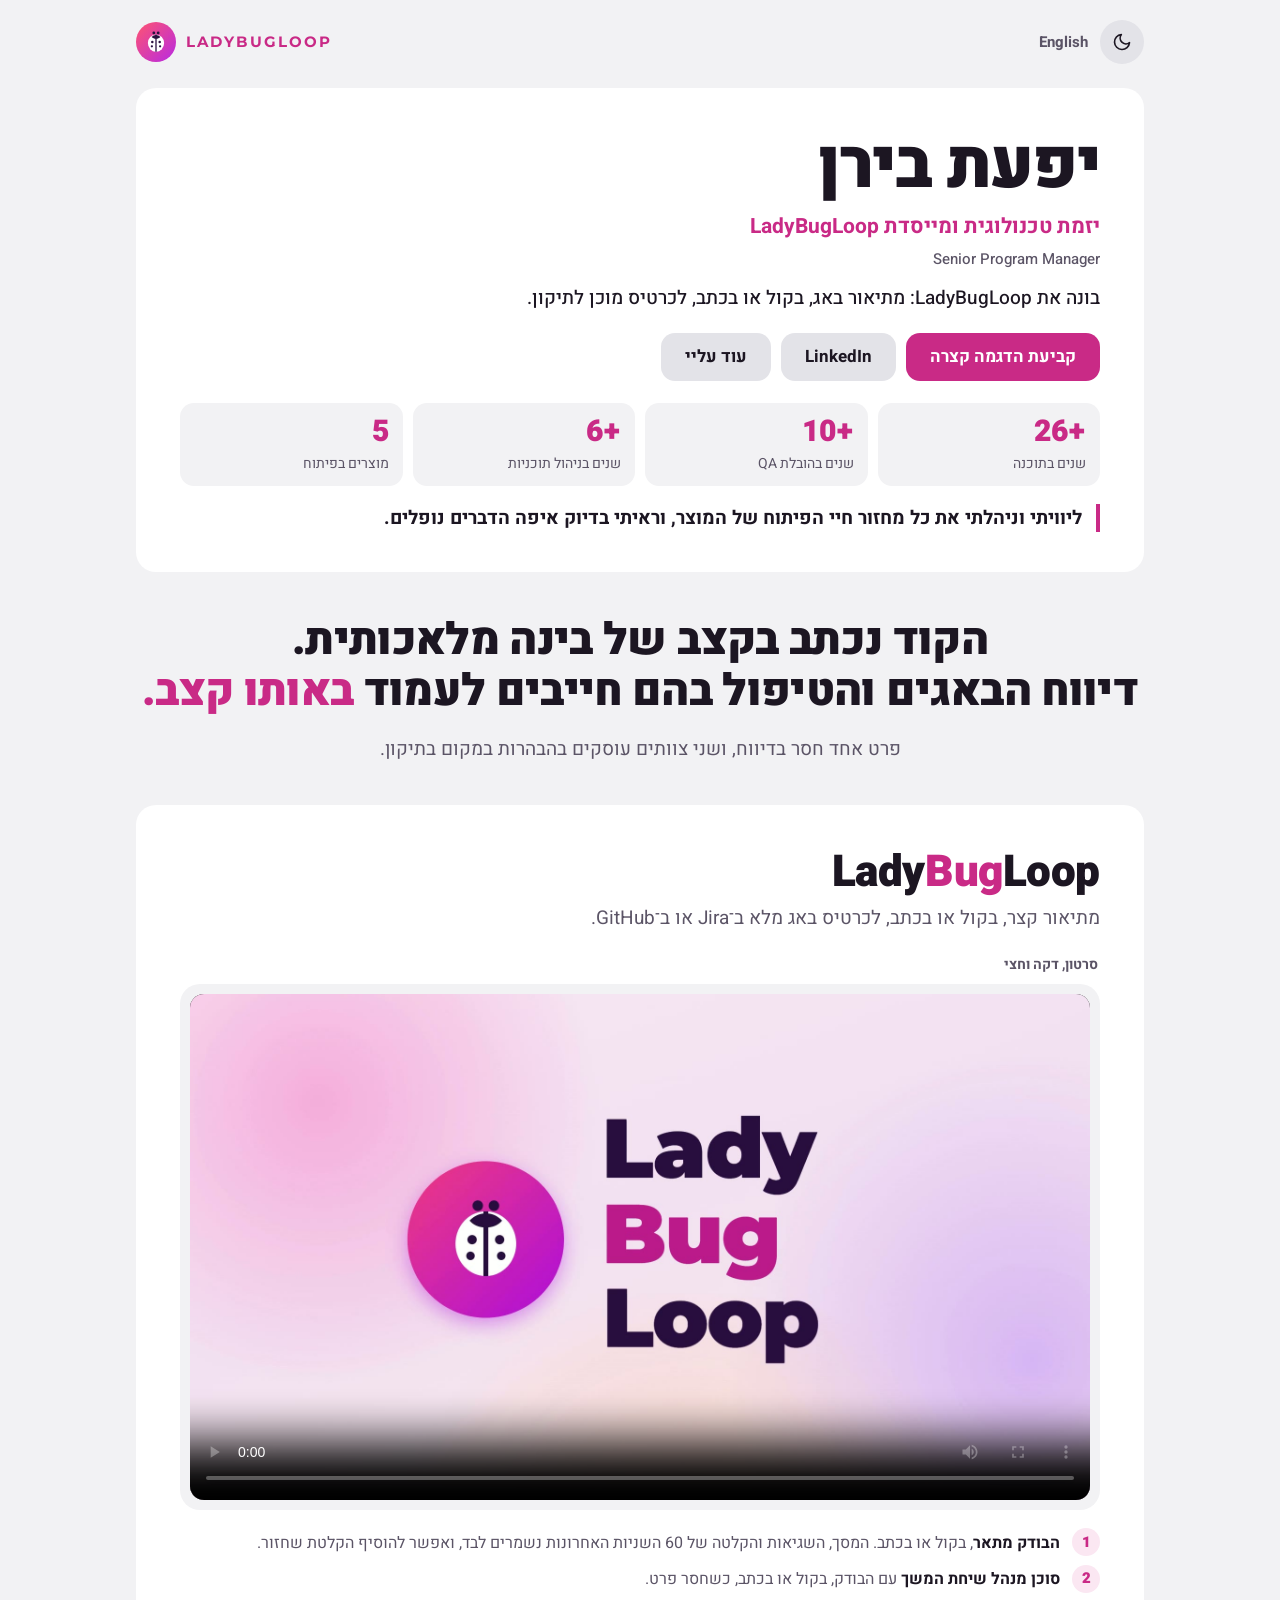
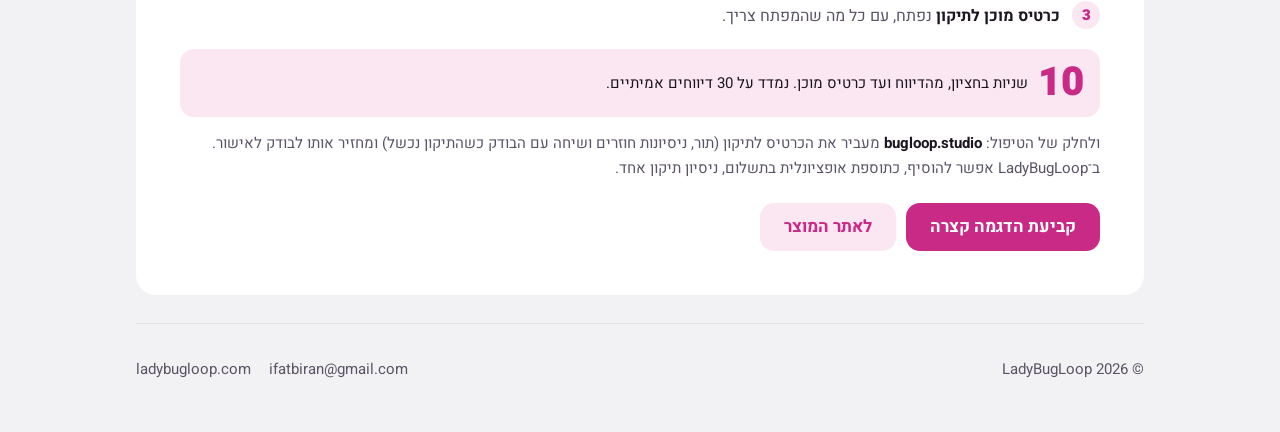
==== commit 6a1cf0dd: "copy truth audit #1394: follow-up is a conversation, capture is 60 s + repro, fixer add-on vs studio" ====
--- a/landing/index.html
+++ b/landing/index.html
@@ -182,12 +182,9 @@
 .prod .tag1{color:var(--ink-2);margin-top:6px;font-size:clamp(17px,2.2vw,19px)}
 .prod .film{background:var(--paper);margin-top:18px}
 .how{list-style:none;display:grid;gap:10px;margin-top:20px;counter-reset:h}
-.how>li{display:flex;gap:12px;align-items:flex-start;font-size:16px;color:var(--ink-2)}
-.how>li::before{counter-increment:h;content:counter(h);flex:none;width:28px;height:28px;border-radius:50%;background:var(--accent-soft);color:var(--accent);font-weight:900;font-size:15px;display:grid;place-items:center;margin-top:calc((1.65em - 28px) / 2)}
+.how li{display:flex;gap:12px;align-items:flex-start;font-size:16px;color:var(--ink-2)}
+.how li::before{counter-increment:h;content:counter(h);flex:none;width:28px;height:28px;border-radius:50%;background:var(--accent-soft);color:var(--accent);font-weight:900;font-size:15px;display:grid;place-items:center;margin-top:calc((1.65em - 28px) / 2)}
 .how b{color:var(--ink)}
-.how ul{list-style:none;display:grid;gap:4px;margin-top:6px;padding:0}
-.how ul li{position:relative;padding-inline-start:16px;line-height:1.5}
-.how ul li::before{content:"";position:absolute;inset-inline-start:0;top:.65em;width:6px;height:6px;border-radius:50%;background:var(--accent)}
 .kpi{display:flex;align-items:center;gap:10px;margin-top:20px;padding:14px 16px;border-radius:var(--radius);background:var(--accent-soft)}
 .kpi b{font-weight:900;font-size:40px;line-height:1;color:var(--accent);direction:ltr;unicode-bidi:isolate}
 .kpi span{font-size:15px;color:var(--ink)}
@@ -260,16 +257,12 @@
       </video>
     </div>
     <ol class="how">
-      <li><span><b>הבודק מתאר</b>, בקול או בכתב.
-        <ul>
-          <li><b>הדקה האחרונה</b> על המסך והשגיאות נשמרות אוטומטית</li>
-          <li><b>הקלטת שחזור</b> של הצעדים, עד&nbsp;3&nbsp;דקות, לבחירה</li>
-        </ul></span></li>
-      <li><span><b>סוכן שואל שאלת המשך</b> כשחסר פרט.</span></li>
+      <li><span><b>הבודק מתאר</b>, בקול או בכתב. המסך, השגיאות והקלטה של 60 השניות האחרונות נשמרים לבד, ואפשר להוסיף הקלטת שחזור.</span></li>
+      <li><span><b>סוכן מנהל שיחת המשך</b> עם הבודק, בקול או בכתב, כשחסר פרט.</span></li>
       <li><span><b>כרטיס מוכן לתיקון</b> נפתח, עם כל מה שהמפתח צריך.</span></li>
     </ol>
     <div class="kpi"><b>10</b><span>שניות בחציון, מהדיווח ועד כרטיס מוכן. נמדד על 30 דיווחים אמיתיים.</span></div>
-    <p class="studio">ולחלק של הטיפול: <b class="en">bugloop.studio</b> מעביר את הכרטיס לתיקון ומחזיר אותו לבודק לאישור.</p>
+    <p class="studio">ולחלק של הטיפול: <b class="en">bugloop.studio</b> מעביר את הכרטיס לתיקון (תור, ניסיונות חוזרים ושיחה עם הבודק כשהתיקון נכשל) ומחזיר אותו לבודק לאישור. ב־<span class="en">LadyBugLoop</span> אפשר להוסיף, כתוספת אופציונלית בתשלום, ניסיון תיקון אחד.</p>
     <div class="cta">
       <a class="btn pri" href="mailto:ifatbiran@gmail.com?subject=LadyBugLoop%20demo">קביעת הדגמה קצרה</a>
       <a class="btn sec" href="https://ladybugloop.com/" target="_blank" rel="noopener">לאתר המוצר</a>
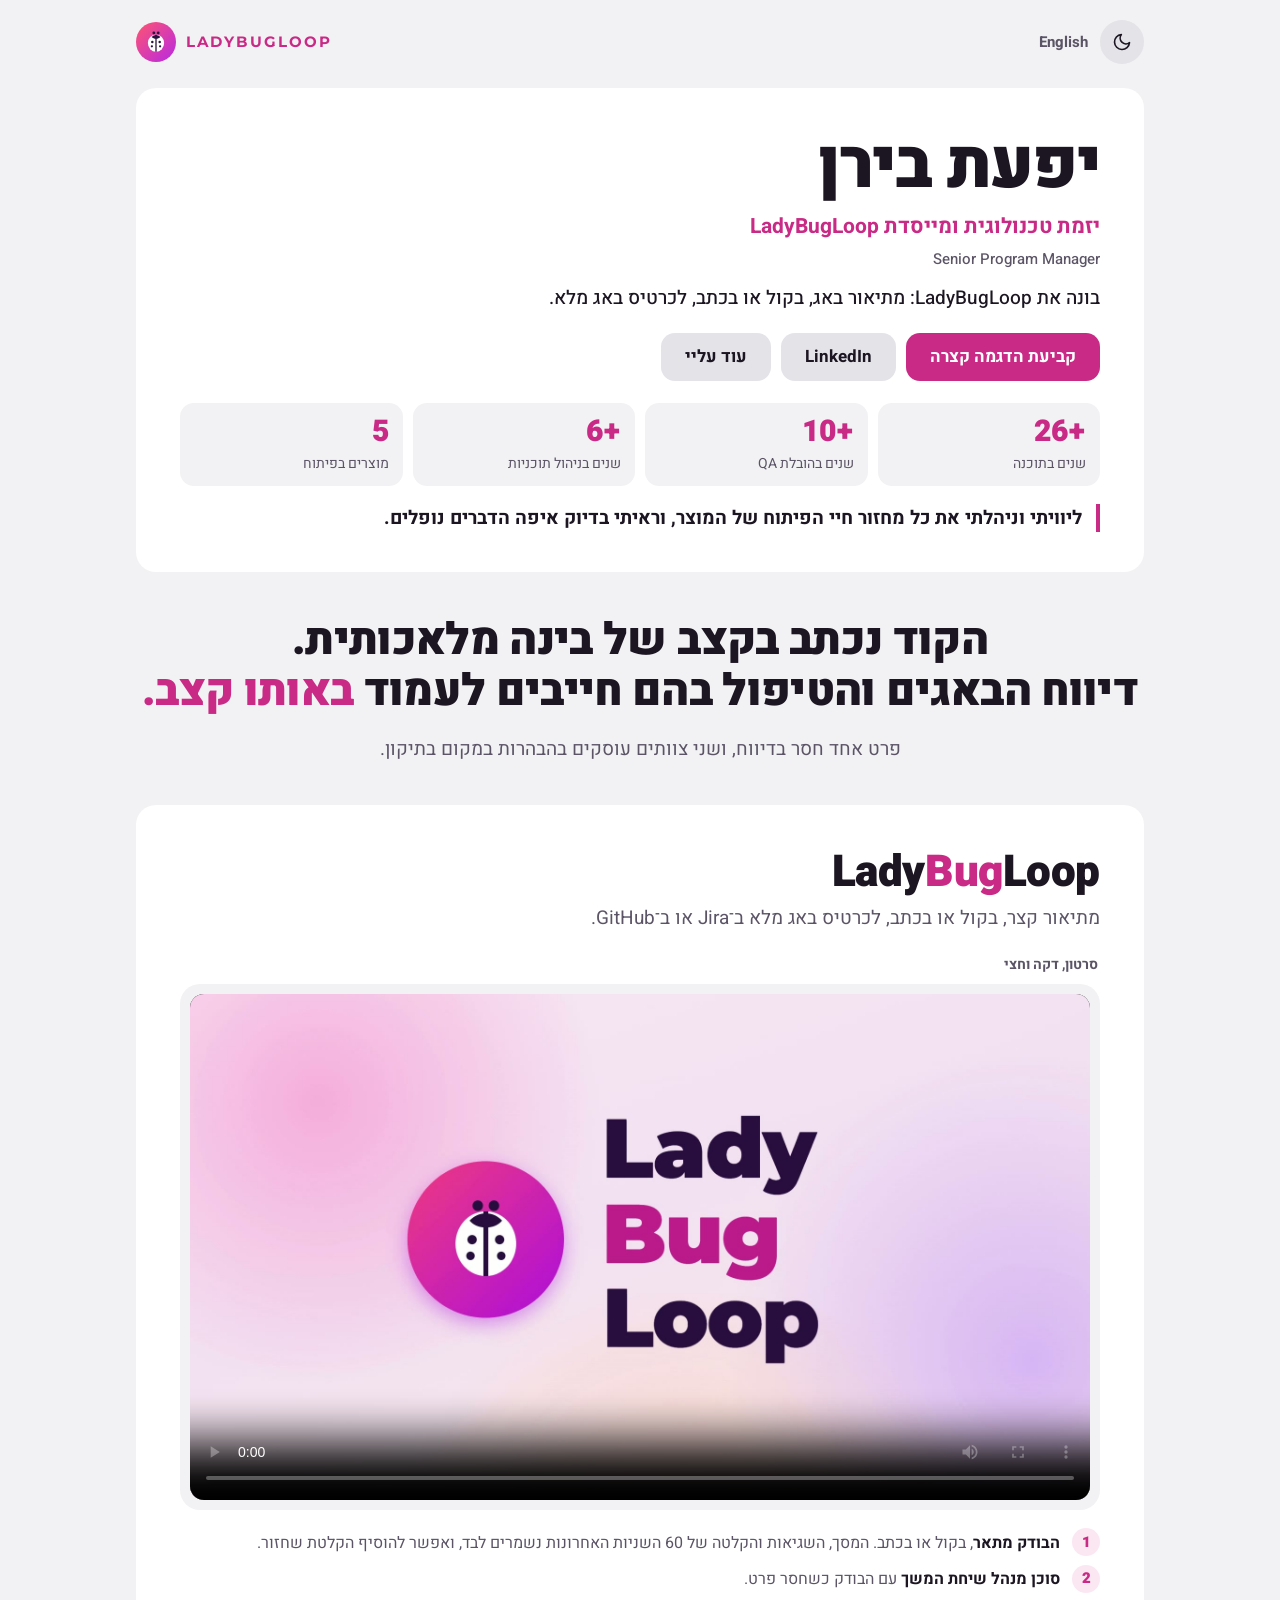
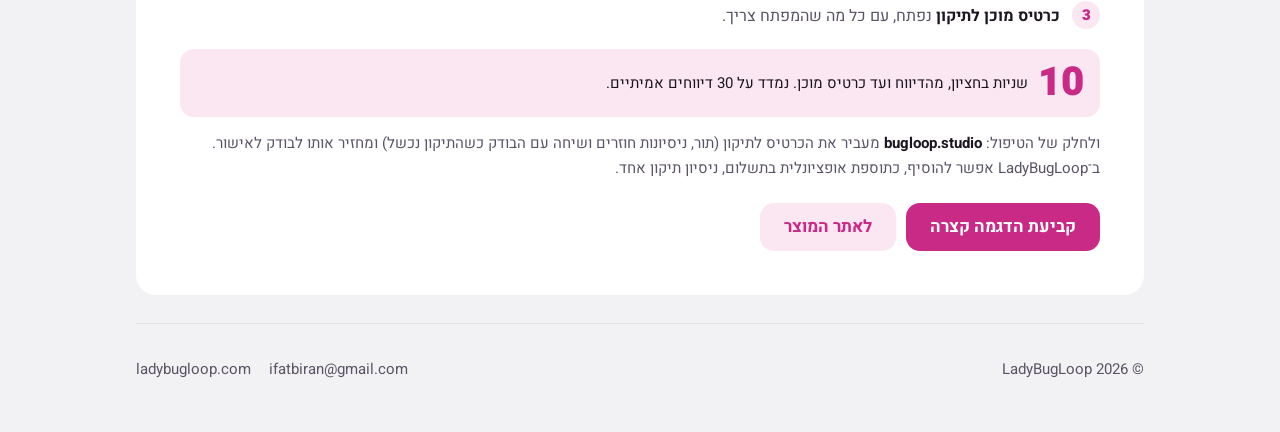
==== commit 016e3ceb: "copy 1394 fix1: follow-up claims no voice (no code proof), EN hero says complete bug ticket Co-Autho" ====
--- a/landing/index.html
+++ b/landing/index.html
@@ -225,7 +225,7 @@
   <section class="hero me">
     <div class="name rv">יפעת בירן</div>
     <div class="role rv" style="animation-delay:.06s">יזמת טכנולוגית ומייסדת <span class="en">LadyBugLoop</span><span class="sub en">Senior Program Manager</span></div>
-    <p class="does rv" style="animation-delay:.09s">בונה את <span class="en">LadyBugLoop</span>: מתיאור באג, בקול או בכתב, לכרטיס מוכן לתיקון.</p>
+    <p class="does rv" style="animation-delay:.09s">בונה את <span class="en">LadyBugLoop</span>: מתיאור באג, בקול או בכתב, לכרטיס באג מלא.</p>
     <div class="cta rv" style="animation-delay:.24s">
       <a class="btn pri" href="mailto:ifatbiran@gmail.com?subject=LadyBugLoop%20demo">קביעת הדגמה קצרה</a>
       <a class="btn neu" href="https://www.linkedin.com/in/ifat-biran-5b65063/" target="_blank" rel="noopener"><span class="en">LinkedIn</span></a>
@@ -258,7 +258,7 @@
     </div>
     <ol class="how">
       <li><span><b>הבודק מתאר</b>, בקול או בכתב. המסך, השגיאות והקלטה של 60 השניות האחרונות נשמרים לבד, ואפשר להוסיף הקלטת שחזור.</span></li>
-      <li><span><b>סוכן מנהל שיחת המשך</b> עם הבודק, בקול או בכתב, כשחסר פרט.</span></li>
+      <li><span><b>סוכן מנהל שיחת המשך</b> עם הבודק כשחסר פרט.</span></li>
       <li><span><b>כרטיס מוכן לתיקון</b> נפתח, עם כל מה שהמפתח צריך.</span></li>
     </ol>
     <div class="kpi"><b>10</b><span>שניות בחציון, מהדיווח ועד כרטיס מוכן. נמדד על 30 דיווחים אמיתיים.</span></div>
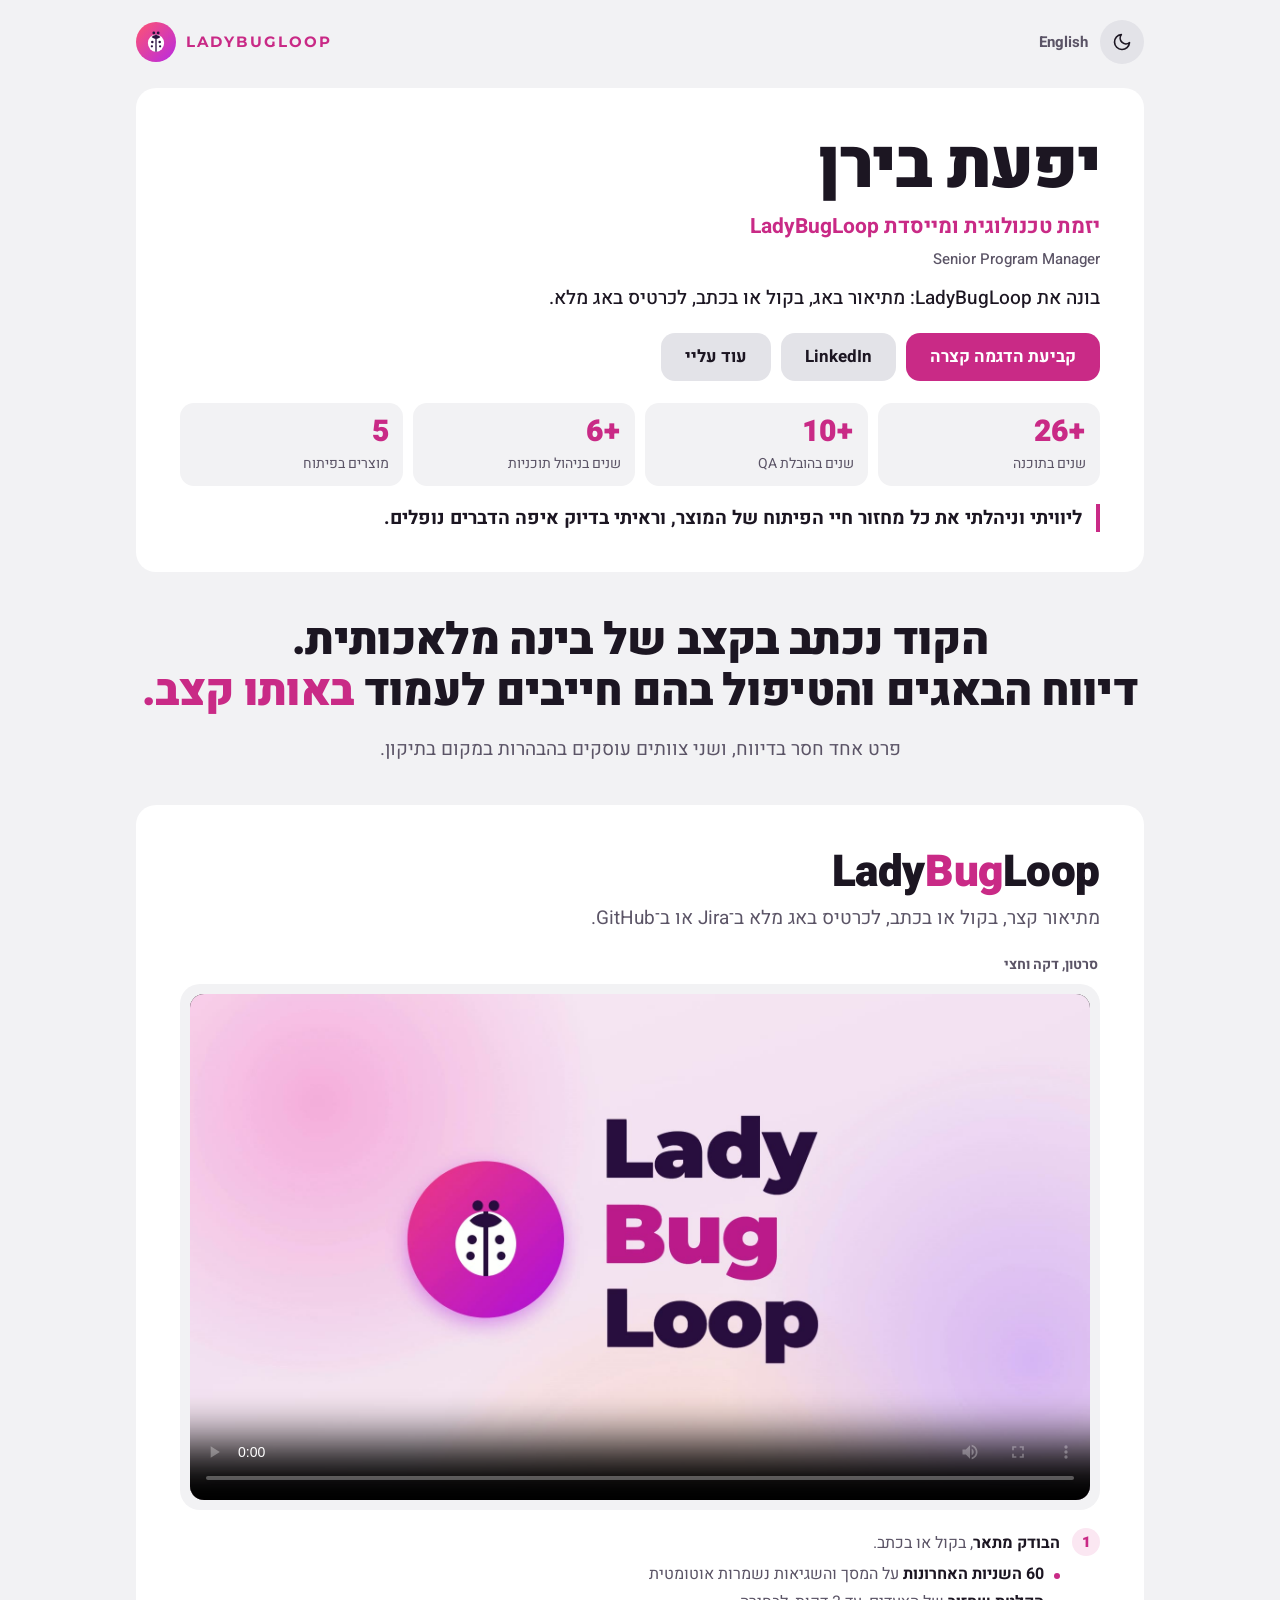
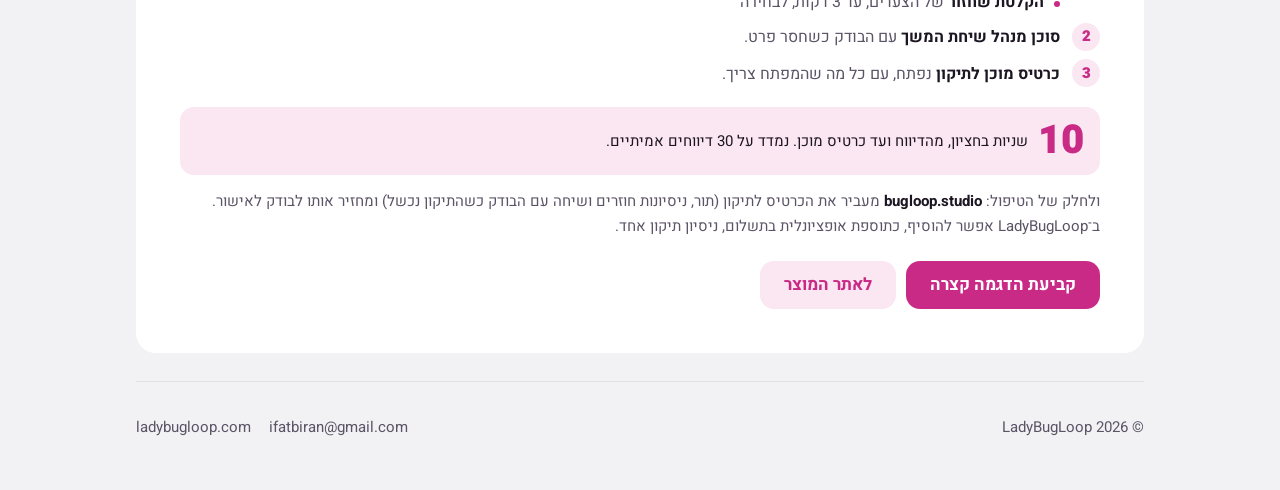
==== commit 39779de3: "Merge main (#5 copy truth, film r9) into fix/repro-recording-copy Conflicts in index.html, landing/i" ====
--- a/landing/index.html
+++ b/landing/index.html
@@ -182,9 +182,12 @@
 .prod .tag1{color:var(--ink-2);margin-top:6px;font-size:clamp(17px,2.2vw,19px)}
 .prod .film{background:var(--paper);margin-top:18px}
 .how{list-style:none;display:grid;gap:10px;margin-top:20px;counter-reset:h}
-.how li{display:flex;gap:12px;align-items:flex-start;font-size:16px;color:var(--ink-2)}
-.how li::before{counter-increment:h;content:counter(h);flex:none;width:28px;height:28px;border-radius:50%;background:var(--accent-soft);color:var(--accent);font-weight:900;font-size:15px;display:grid;place-items:center;margin-top:calc((1.65em - 28px) / 2)}
+.how>li{display:flex;gap:12px;align-items:flex-start;font-size:16px;color:var(--ink-2)}
+.how>li::before{counter-increment:h;content:counter(h);flex:none;width:28px;height:28px;border-radius:50%;background:var(--accent-soft);color:var(--accent);font-weight:900;font-size:15px;display:grid;place-items:center;margin-top:calc((1.65em - 28px) / 2)}
 .how b{color:var(--ink)}
+.how ul{list-style:none;display:grid;gap:4px;margin-top:6px;padding:0}
+.how ul li{position:relative;padding-inline-start:16px;line-height:1.5}
+.how ul li::before{content:"";position:absolute;inset-inline-start:0;top:.65em;width:6px;height:6px;border-radius:50%;background:var(--accent)}
 .kpi{display:flex;align-items:center;gap:10px;margin-top:20px;padding:14px 16px;border-radius:var(--radius);background:var(--accent-soft)}
 .kpi b{font-weight:900;font-size:40px;line-height:1;color:var(--accent);direction:ltr;unicode-bidi:isolate}
 .kpi span{font-size:15px;color:var(--ink)}
@@ -257,7 +260,11 @@
       </video>
     </div>
     <ol class="how">
-      <li><span><b>הבודק מתאר</b>, בקול או בכתב. המסך, השגיאות והקלטה של 60 השניות האחרונות נשמרים לבד, ואפשר להוסיף הקלטת שחזור.</span></li>
+      <li><span><b>הבודק מתאר</b>, בקול או בכתב.
+        <ul>
+          <li><b>60 השניות האחרונות</b> על המסך והשגיאות נשמרות אוטומטית</li>
+          <li><b>הקלטת שחזור</b> של הצעדים, עד&nbsp;3&nbsp;דקות, לבחירה</li>
+        </ul></span></li>
       <li><span><b>סוכן מנהל שיחת המשך</b> עם הבודק כשחסר פרט.</span></li>
       <li><span><b>כרטיס מוכן לתיקון</b> נפתח, עם כל מה שהמפתח צריך.</span></li>
     </ol>
